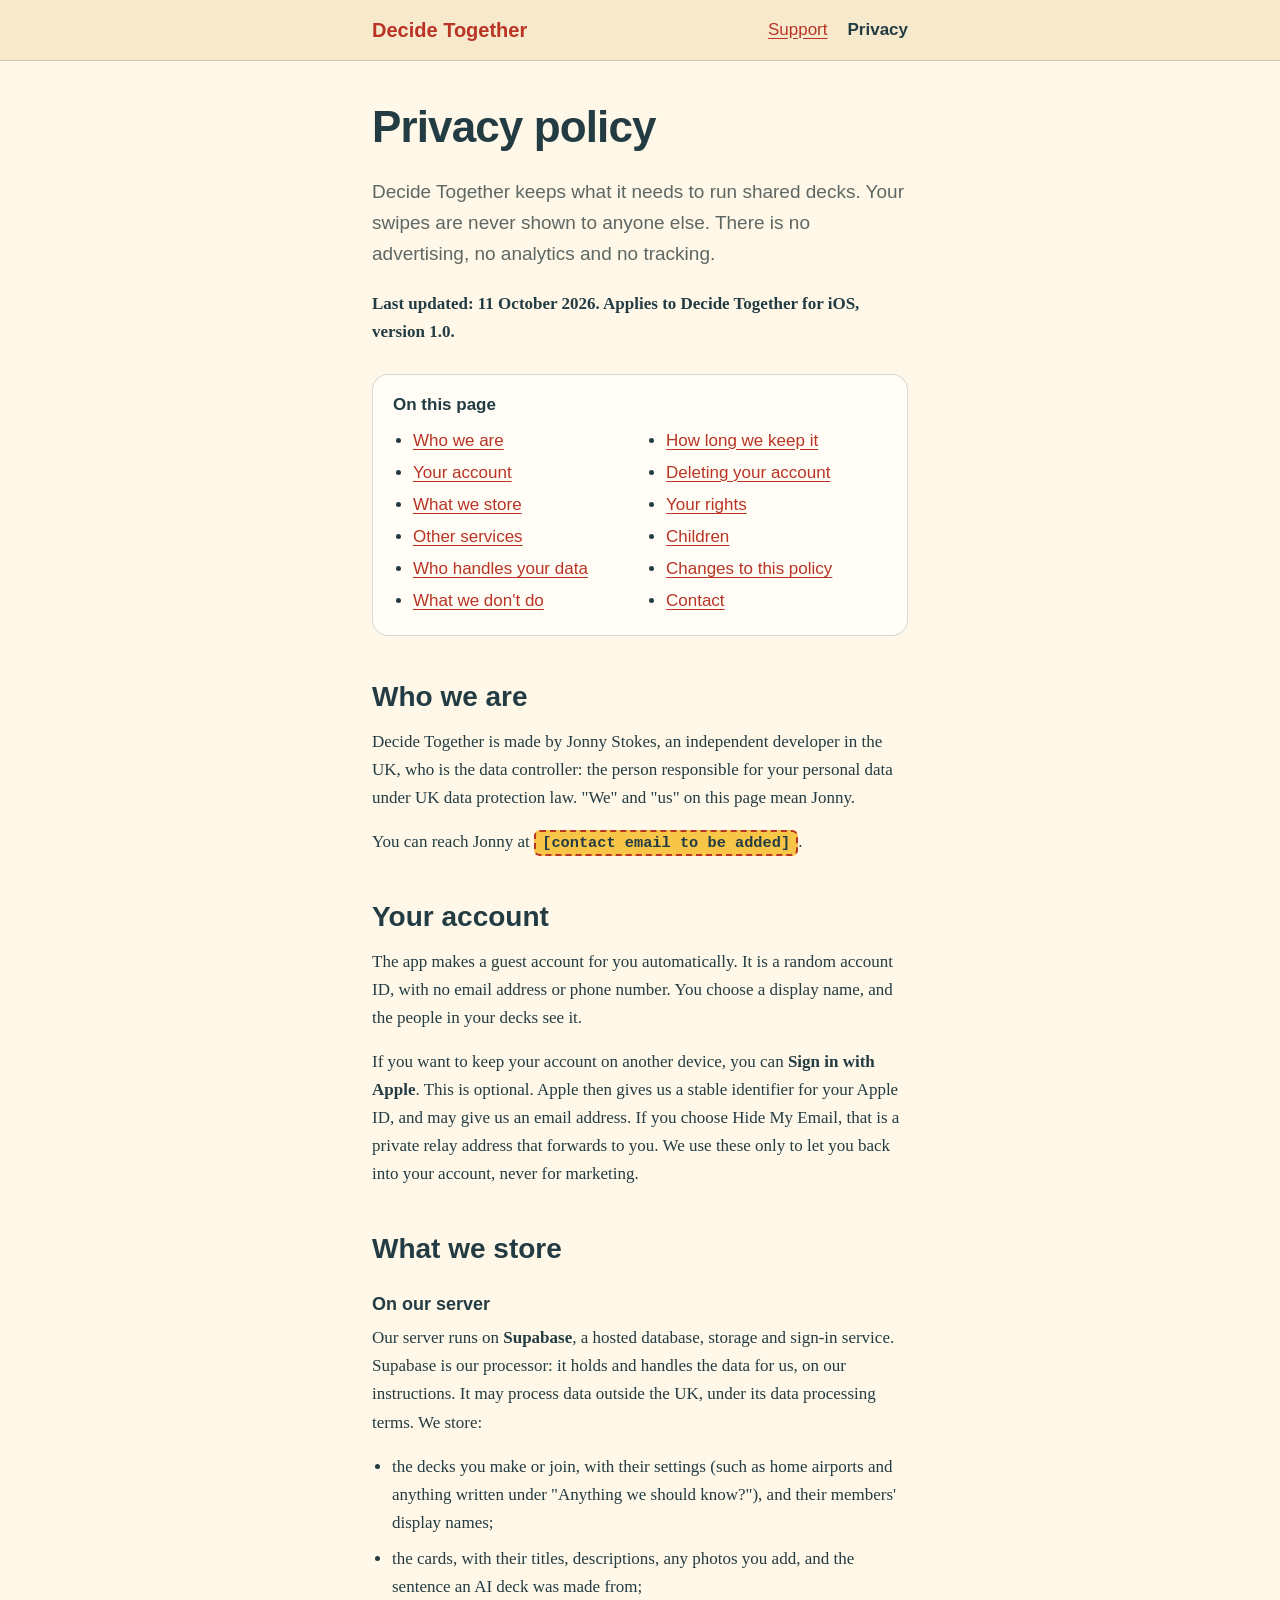
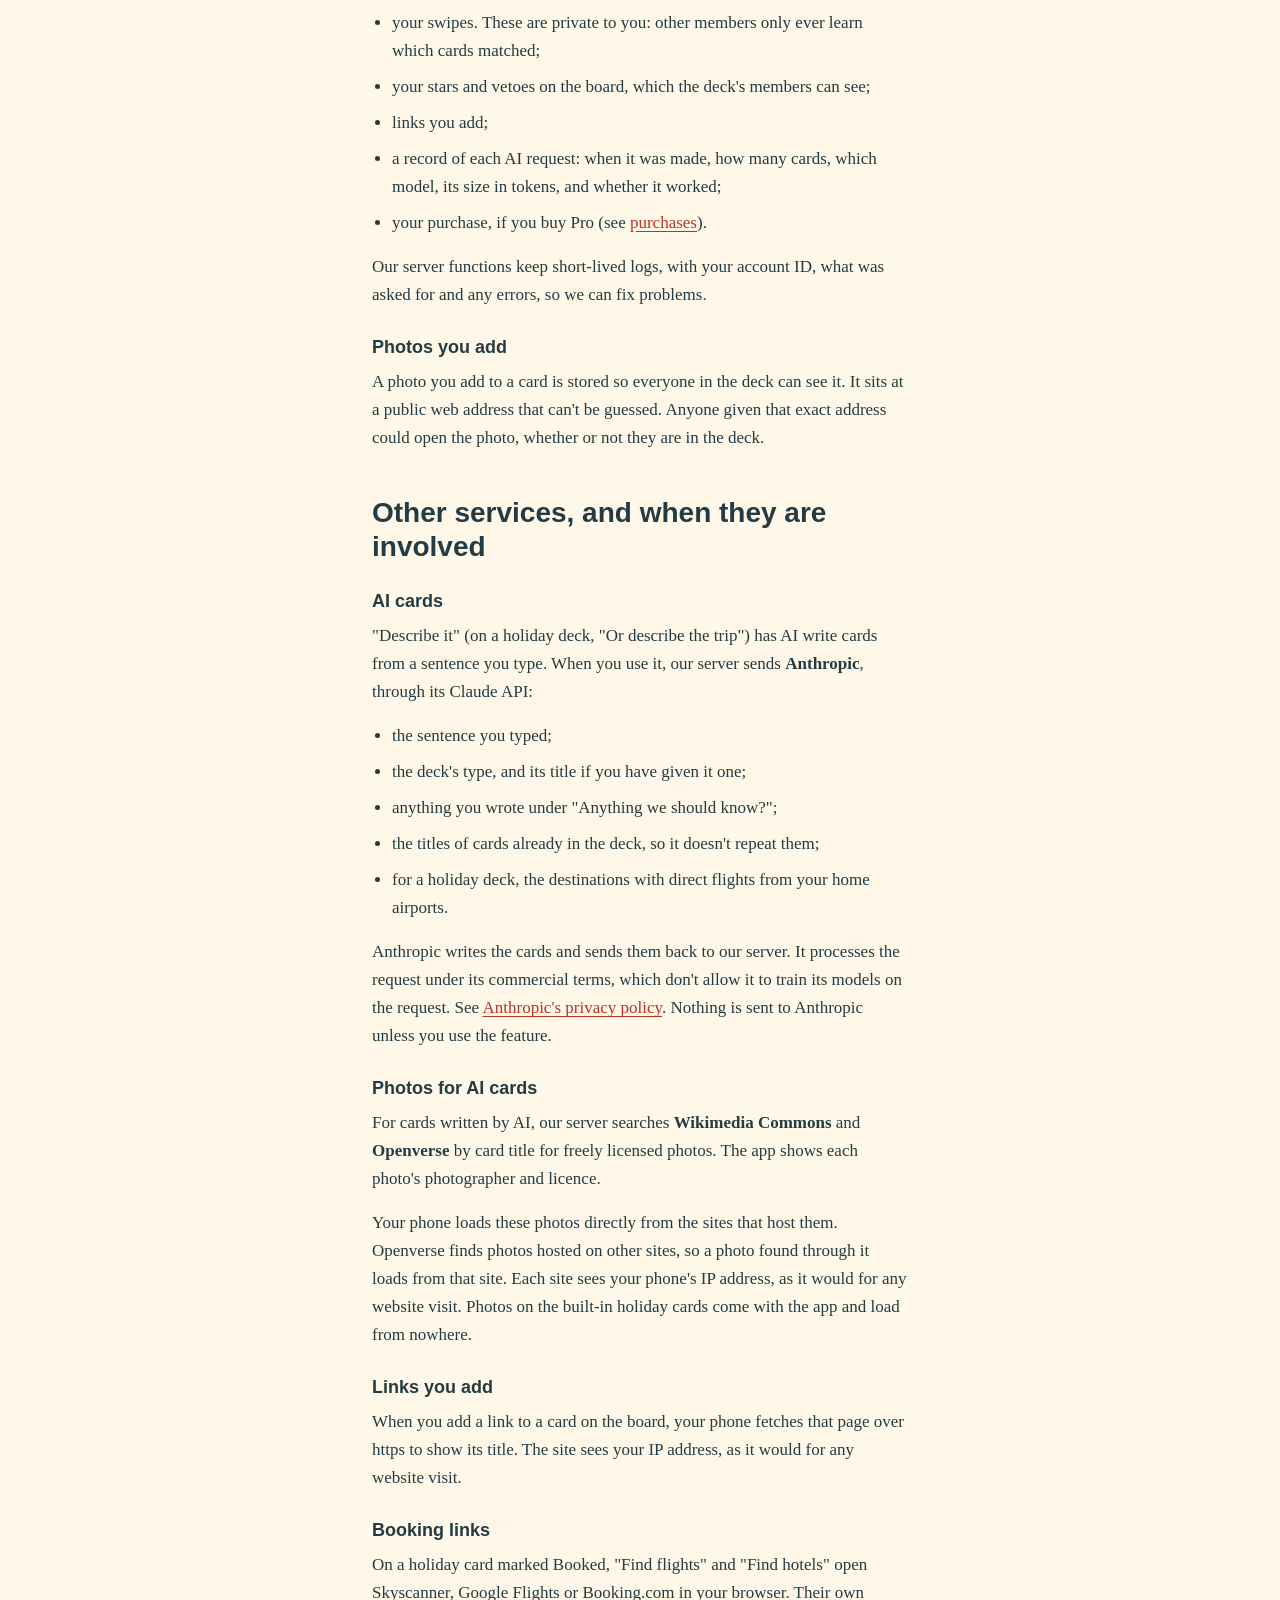
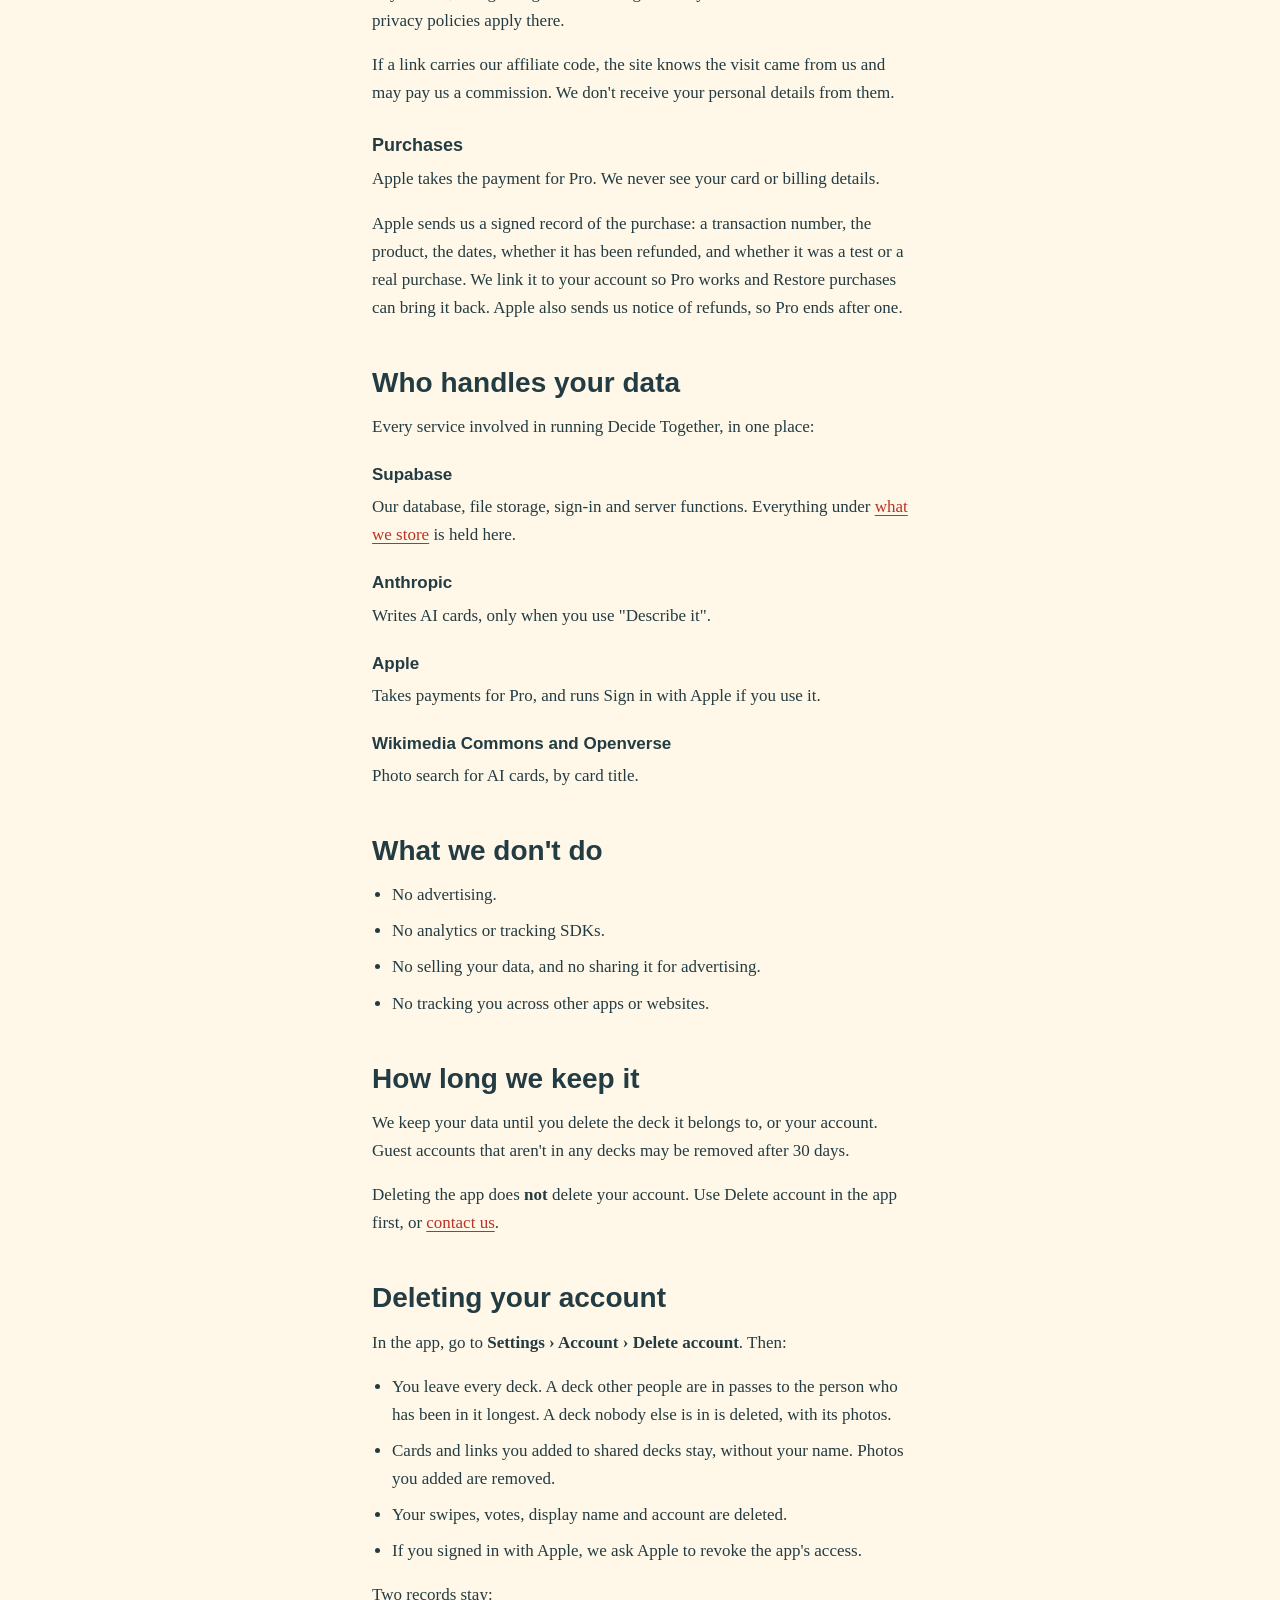
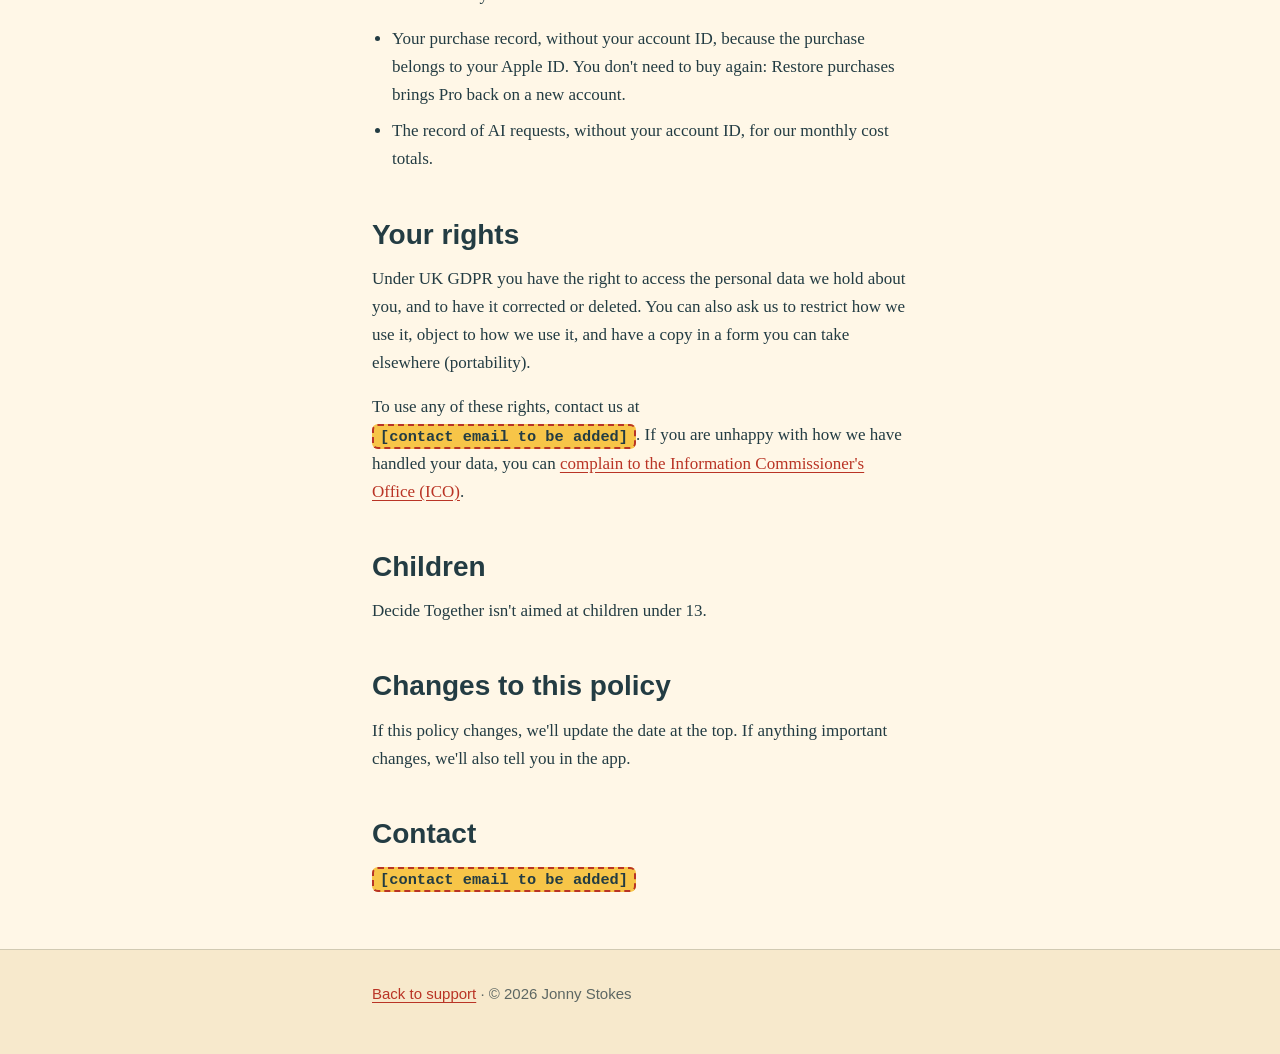
==== privacy.html @ 63a2d0b1 "Add the support and privacy site, and clear the account ID from a deleted user's purchase site/ hold" ====
<!doctype html>
<html lang="en-GB">
<head>
<meta charset="utf-8">
<meta name="viewport" content="width=device-width, initial-scale=1">
<meta name="color-scheme" content="light dark">
<title>Decide Together privacy policy</title>
<meta name="description" content="What Decide Together stores, who else handles it, how long it is kept and how to delete it. No advertising, no analytics, no tracking, and your swipes are never shown to anyone else.">
<link rel="stylesheet" href="style.css">
</head>
<body>
<a class="skip" href="#main">Skip to content</a>

<header class="masthead">
  <div class="wrap">
    <a class="wordmark" href="index.html">Decide Together</a>
    <nav aria-label="Primary">
      <ul>
        <li><a href="index.html">Support</a></li>
        <li><a href="privacy.html" aria-current="page">Privacy</a></li>
      </ul>
    </nav>
  </div>
</header>

<main id="main" class="wrap">

  <h1>Privacy policy</h1>
  <p class="lede">
    Decide Together keeps what it needs to run shared decks. Your swipes are
    never shown to anyone else. There is no advertising, no analytics and no
    tracking.
  </p>
  <p class="updated">Last updated: 11 October 2026. Applies to Decide Together for iOS, version 1.0.</p>

  <nav class="toc" aria-label="On this page">
    <p class="toc-title">On this page</p>
    <ul>
      <li><a href="#who">Who we are</a></li>
      <li><a href="#account">Your account</a></li>
      <li><a href="#stored">What we store</a></li>
      <li><a href="#other-services">Other services</a></li>
      <li><a href="#services">Who handles your data</a></li>
      <li><a href="#not">What we don't do</a></li>
      <li><a href="#retention">How long we keep it</a></li>
      <li><a href="#delete">Deleting your account</a></li>
      <li><a href="#rights">Your rights</a></li>
      <li><a href="#children">Children</a></li>
      <li><a href="#changes">Changes to this policy</a></li>
      <li><a href="#contact">Contact</a></li>
    </ul>
  </nav>

  <h2 id="who">Who we are</h2>
  <p>
    Decide Together is made by Jonny Stokes, an independent developer in the
    UK, who is the data controller: the person responsible for your personal
    data under UK data protection law. "We" and "us" on this page mean Jonny.
  </p>
  <p>
    You can reach Jonny at
    <!-- TODO: real contact email before public release -->
    <span class="placeholder">[contact email to be added]</span>.
  </p>

  <h2 id="account">Your account</h2>
  <p>
    The app makes a guest account for you automatically. It is a random
    account ID, with no email address or phone number. You choose a display
    name, and the people in your decks see it.
  </p>
  <p>
    If you want to keep your account on another device, you can
    <strong>Sign in with Apple</strong>. This is optional. Apple then gives us
    a stable identifier for your Apple ID, and may give us an email address.
    If you choose Hide My Email, that is a private relay address that forwards
    to you. We use these only to let you back into your account, never for
    marketing.
  </p>

  <h2 id="stored">What we store</h2>

  <h3 id="server">On our server</h3>
  <p>
    Our server runs on <strong>Supabase</strong>, a hosted database, storage
    and sign-in service. Supabase is our processor: it holds and handles the
    data for us, on our instructions. It may process data outside the UK,
    under its data processing terms. We store:
  </p>
  <ul>
    <li>
      the decks you make or join, with their settings (such as home airports
      and anything written under "Anything we should know?"), and their
      members' display names;
    </li>
    <li>
      the cards, with their titles, descriptions, any photos you add, and the
      sentence an AI deck was made from;
    </li>
    <li>
      your swipes. These are private to you: other members only ever learn
      which cards matched;
    </li>
    <li>your stars and vetoes on the board, which the deck's members can see;</li>
    <li>links you add;</li>
    <li>
      a record of each AI request: when it was made, how many cards, which
      model, its size in tokens, and whether it worked;
    </li>
    <li>your purchase, if you buy Pro (see <a href="#purchases">purchases</a>).</li>
  </ul>
  <p>
    Our server functions keep short-lived logs, with your account ID, what was
    asked for and any errors, so we can fix problems.
  </p>

  <h3 id="photos">Photos you add</h3>
  <p>
    A photo you add to a card is stored so everyone in the deck can see it. It
    sits at a public web address that can't be guessed. Anyone given that
    exact address could open the photo, whether or not they are in the deck.
  </p>

  <h2 id="other-services">Other services, and when they are involved</h2>

  <h3 id="ai">AI cards</h3>
  <p>
    "Describe it" (on a holiday deck, "Or describe the trip") has AI write
    cards from a sentence you type. When you use it, our server sends
    <strong>Anthropic</strong>, through its Claude API:
  </p>
  <ul>
    <li>the sentence you typed;</li>
    <li>the deck's type, and its title if you have given it one;</li>
    <li>anything you wrote under "Anything we should know?";</li>
    <li>the titles of cards already in the deck, so it doesn't repeat them;</li>
    <li>for a holiday deck, the destinations with direct flights from your home airports.</li>
  </ul>
  <p>
    Anthropic writes the cards and sends them back to our server. It processes
    the request under its commercial terms, which don't allow it to train its
    models on the request. See
    <a href="https://www.anthropic.com/legal/privacy">Anthropic's privacy policy</a>.
    Nothing is sent to Anthropic unless you use the feature.
  </p>

  <h3 id="photo-search">Photos for AI cards</h3>
  <p>
    For cards written by AI, our server searches
    <strong>Wikimedia Commons</strong> and <strong>Openverse</strong> by card
    title for freely licensed photos. The app shows each photo's photographer
    and licence.
  </p>
  <p>
    Your phone loads these photos directly from the sites that host them.
    Openverse finds photos hosted on other sites, so a photo found through it
    loads from that site. Each site sees your phone's IP address, as it would
    for any website visit. Photos on the built-in holiday cards come with the
    app and load from nowhere.
  </p>

  <h3 id="links">Links you add</h3>
  <p>
    When you add a link to a card on the board, your phone fetches that page
    over https to show its title. The site sees your IP address, as it would
    for any website visit.
  </p>

  <h3 id="booking">Booking links</h3>
  <p>
    On a holiday card marked Booked, "Find flights" and "Find hotels" open
    Skyscanner, Google Flights or Booking.com in your browser. Their own
    privacy policies apply there.
  </p>
  <p>
    If a link carries our affiliate code, the site knows the visit came from
    us and may pay us a commission. We don't receive your personal details from
    them.
  </p>

  <h3 id="purchases">Purchases</h3>
  <p>
    Apple takes the payment for Pro. We never see your card or billing details.
  </p>
  <p>
    Apple sends us a signed record of the purchase: a transaction number, the
    product, the dates, whether it has been refunded, and whether it was a test
    or a real purchase. We link it to your account so Pro works and Restore
    purchases can bring it back. Apple also sends us notice of refunds, so Pro
    ends after one.
  </p>

  <h2 id="services">Who handles your data</h2>
  <p>Every service involved in running Decide Together, in one place:</p>
  <dl>
    <dt>Supabase</dt>
    <dd>
      Our database, file storage, sign-in and server functions. Everything
      under <a href="#stored">what we store</a> is held here.
    </dd>

    <dt>Anthropic</dt>
    <dd>Writes AI cards, only when you use "Describe it".</dd>

    <dt>Apple</dt>
    <dd>Takes payments for Pro, and runs Sign in with Apple if you use it.</dd>

    <dt>Wikimedia Commons and Openverse</dt>
    <dd>Photo search for AI cards, by card title.</dd>
  </dl>

  <h2 id="not">What we don't do</h2>
  <ul>
    <li>No advertising.</li>
    <li>No analytics or tracking SDKs.</li>
    <li>No selling your data, and no sharing it for advertising.</li>
    <li>No tracking you across other apps or websites.</li>
  </ul>

  <h2 id="retention">How long we keep it</h2>
  <p>
    We keep your data until you delete the deck it belongs to, or your
    account. Guest accounts that aren't in any decks may be removed after 30
    days.
  </p>
  <p>
    Deleting the app does <strong>not</strong> delete your account. Use
    Delete account in the app first, or <a href="#contact">contact us</a>.
  </p>

  <h2 id="delete">Deleting your account</h2>
  <p>In the app, go to <strong>Settings › Account › Delete account</strong>. Then:</p>
  <ul>
    <li>
      You leave every deck. A deck other people are in passes to the person
      who has been in it longest. A deck nobody else is in is deleted, with its
      photos.
    </li>
    <li>
      Cards and links you added to shared decks stay, without your name. Photos
      you added are removed.
    </li>
    <li>Your swipes, votes, display name and account are deleted.</li>
    <li>If you signed in with Apple, we ask Apple to revoke the app's access.</li>
  </ul>
  <p>Two records stay:</p>
  <ul>
    <li>
      Your purchase record, without your account ID, because the purchase
      belongs to your Apple ID. You don't need to buy again: Restore purchases
      brings Pro back on a new account.
    </li>
    <li>
      The record of AI requests, without your account ID, for our monthly cost
      totals.
    </li>
  </ul>

  <h2 id="rights">Your rights</h2>
  <p>
    Under UK GDPR you have the right to access the personal data we hold about
    you, and to have it corrected or deleted. You can also ask us to restrict
    how we use it, object to how we use it, and have a copy in a form you can
    take elsewhere (portability).
  </p>
  <p>
    To use any of these rights, contact us at
    <!-- TODO: real contact email before public release -->
    <span class="placeholder">[contact email to be added]</span>.
    If you are unhappy with how we have handled your data, you can
    <a href="https://ico.org.uk/make-a-complaint/">complain to the Information Commissioner's Office (ICO)</a>.
  </p>

  <h2 id="children">Children</h2>
  <p>Decide Together isn't aimed at children under 13.</p>

  <h2 id="changes">Changes to this policy</h2>
  <p>
    If this policy changes, we'll update the date at the top. If anything
    important changes, we'll also tell you in the app.
  </p>

  <h2 id="contact">Contact</h2>
  <p>
    <!-- TODO: real contact email before public release -->
    <span class="placeholder">[contact email to be added]</span>
  </p>

</main>

<footer>
  <div class="wrap">
    <p><a href="index.html">Back to support</a> &middot; &copy; 2026 Jonny Stokes</p>
  </div>
</footer>

</body>
</html>
---- style.css ----
/* Decide Together support site.
   Vanilla CSS, mobile first, no build step, no framework, no web fonts.

   Colours come from the app's Theme.swift (paper, paperDeep, card, ink,
   muted, coral, coralDeep, lagoon, sun), so the site and the app look like
   the same thing. Two are changed for text, in light mode only:

   - Links, the wordmark and the focus ring use coralDeep darkened from
     #d95243 to #b93425: the same hue, 12 points less lightness. #d95243 is
     3.76:1 on paper and 3.34:1 on paperDeep, which fails AA.
   - Secondary text uses the app's muted grey darkened from #6c7773 to
     #5d6763. #6c7773 is 4.36:1 on paper and 3.86:1 on paperDeep.

   WCAG 2 contrast ratios, on paper (page), card (boxes) and paperDeep
   (masthead and footer):

     Light                    paper    card    deep
     ink        #233c43       10.96   11.46    9.72
     secondary  #5d6763        5.50    5.75    4.88
     accent     #b93425        5.50    5.76    4.88

     Dark                     paper    card    deep
     ink        #f9edcf       12.36   10.38   13.77
     secondary  #bdc4b8        8.05    6.76    8.97
     accent     #ff9a86        7.00    5.88    7.80

   The contact placeholder is ink #233c43 on sun #f7c548 in both schemes:
   7.25:1. The skip link is ink on card. The focus ring is the accent, so it
   is at least 4.88:1 against anything it can sit on, above the 3:1 needed
   for non-text. Coral, lagoon and sun are 1.5 to 2.9:1 on paper in light
   mode, so they only ever appear as decorative borders, never as text.
   Every text pair is at or above 4.5:1, in both schemes. */

:root {
  color-scheme: light dark;
  --bg: #fff7e7;
  --bg-deep: #f7e9cc;
  --surface: #fffdf5;
  --ink: #233c43;
  --secondary: #5d6763;
  --accent: #b93425;
  --coral: #f9785e;
  --lagoon: #27a8a2;
  --sun: #f7c548;
  --night-ink: #233c43;
  /* Hairlines are ink at low opacity, as the app draws its outlines. */
  --border: rgba(35, 60, 67, 0.18);
  --radius: 16px;
  --measure: 36rem;
  --ui: -apple-system, BlinkMacSystemFont, "Segoe UI", Roboto, sans-serif;
}

@media (prefers-color-scheme: dark) {
  :root {
    --bg: #182d32;
    --bg-deep: #122429;
    --surface: #203a3f;
    --ink: #f9edcf;
    --secondary: #bdc4b8;
    --accent: #ff9a86;
    --coral: #ff8169;
    --lagoon: #5dccbf;
    --border: rgba(249, 237, 207, 0.16);
  }
}

*, *::before, *::after { box-sizing: border-box; }

html { -webkit-text-size-adjust: 100%; text-size-adjust: 100%; }

body {
  margin: 0;
  background: var(--bg);
  color: var(--ink);
  font: 400 1.0625rem/1.65 ui-serif, Georgia, "Times New Roman", serif;
}

/* Headings and controls in the system UI face; body copy in a serif. */
h1, h2, h3, .lede, nav, footer, table, .toc-title {
  font-family: var(--ui);
}

h1, h2, h3 { line-height: 1.2; margin: 0 0 0.5em; }
h1 { font-size: clamp(2rem, 8vw, 2.75rem); letter-spacing: -0.02em; }
h2 { font-size: clamp(1.4rem, 5vw, 1.75rem); margin-top: 2.75rem; }
h3 { font-size: 1.125rem; margin-top: 1.75rem; }
p { margin: 0 0 1rem; }
ul { margin: 0 0 1rem; padding-left: 1.25rem; }
li { margin-bottom: 0.5rem; }

a { color: var(--accent); text-underline-offset: 0.2em; }
a:hover { text-decoration-thickness: 2px; }

/* A visible focus ring everywhere, and never removed. */
:focus-visible {
  outline: 3px solid var(--accent);
  outline-offset: 3px;
  border-radius: 4px;
}

.skip {
  position: absolute;
  left: -9999px;
  top: 0;
  background: var(--surface);
  color: var(--ink);
  padding: 0.75rem 1rem;
  z-index: 10;
}
.skip:focus { left: 0.5rem; top: 0.5rem; }

.wrap {
  max-width: var(--measure);
  margin: 0 auto;
  padding: 0 1.25rem;
}

/* padding-block, not padding: the shorthand would wipe out .wrap's side
   padding and push the text against the edge of a phone screen. */
main.wrap { padding-block-start: 2.5rem; }

/* Header */

.masthead {
  background: var(--bg-deep);
  border-bottom: 1px solid var(--border);
  padding: 0.5rem 0;
}

.masthead .wrap {
  display: flex;
  flex-wrap: wrap;
  gap: 0 1.5rem;
  align-items: center;
  justify-content: space-between;
}

.wordmark {
  display: inline-flex;
  align-items: center;
  min-height: 44px;
  font: 700 1.25rem/1 var(--ui);
  color: var(--accent);
  text-decoration: none;
}

/* Scoped to the masthead, so the contents list on each page stays a list. */
.masthead ul { display: flex; gap: 1.25rem; list-style: none; margin: 0; padding: 0; }
.masthead li { margin: 0; }
.masthead nav a { display: inline-flex; align-items: center; min-height: 44px; }
.masthead nav a[aria-current="page"] {
  color: var(--ink);
  font-weight: 600;
  text-decoration: none;
}

/* Intro */

.lede {
  font-size: 1.1875rem;
  color: var(--secondary);
  margin-bottom: 1.25rem;
}

.updated { font-weight: 600; }

/* Contents list */

.toc {
  background: var(--surface);
  border: 1px solid var(--border);
  border-radius: var(--radius);
  padding: 1rem 1.25rem;
  margin: 1.75rem 0 0;
}
.toc-title { font-weight: 600; margin-bottom: 0.5rem; }
.toc ul { margin: 0; }
.toc li { margin-bottom: 0.25rem; break-inside: avoid; }

@media (min-width: 34rem) {
  .toc ul { columns: 2; column-gap: 2rem; }
}

/* Cards */

.card {
  background: var(--surface);
  border: 1px solid var(--border);
  border-left: 4px solid var(--coral);
  border-radius: var(--radius);
  padding: 1.25rem;
  margin: 1.25rem 0;
}
.card.calm { border-left-color: var(--lagoon); }
.card h3 { margin-top: 0; }
.card > :last-child { margin-bottom: 0; }

/* Plan table */

table {
  width: 100%;
  border-collapse: collapse;
  margin: 1rem 0 1.25rem;
  font-size: 0.9375rem;
}
caption {
  text-align: left;
  color: var(--secondary);
  padding-bottom: 0.5rem;
}
th, td {
  text-align: left;
  vertical-align: top;
  padding: 0.6rem 0.75rem 0.6rem 0;
  border-bottom: 1px solid var(--border);
}
td { white-space: nowrap; }
thead th { border-bottom: 2px solid var(--coral); }
tbody th { font-weight: 400; }

/* Definition lists, for the services list on the privacy page */

dl { margin: 0 0 1rem; }
dt { font-weight: 600; font-family: var(--ui); margin-top: 1.25rem; }
dd { margin: 0.25rem 0 0; }

/* Footer */

footer {
  margin-top: 3.5rem;
  padding: 2rem 0 3rem;
  background: var(--bg-deep);
  border-top: 1px solid var(--border);
  font-size: 0.9375rem;
  color: var(--secondary);
}
footer p:last-child { margin-bottom: 0; }

/* Text that must be replaced before release. Loud on purpose, in both
   schemes: dark ink on sun yellow, with a dashed accent border. */
.placeholder {
  background: var(--sun);
  color: var(--night-ink);
  border: 2px dashed var(--accent);
  border-radius: 6px;
  padding: 0.1em 0.4em;
  font-family: ui-monospace, SFMono-Regular, Menlo, monospace;
  font-size: 0.9em;
  font-weight: 600;
  white-space: nowrap;
}

@media (prefers-reduced-motion: reduce) {
  * { scroll-behavior: auto !important; transition: none !important; }
}
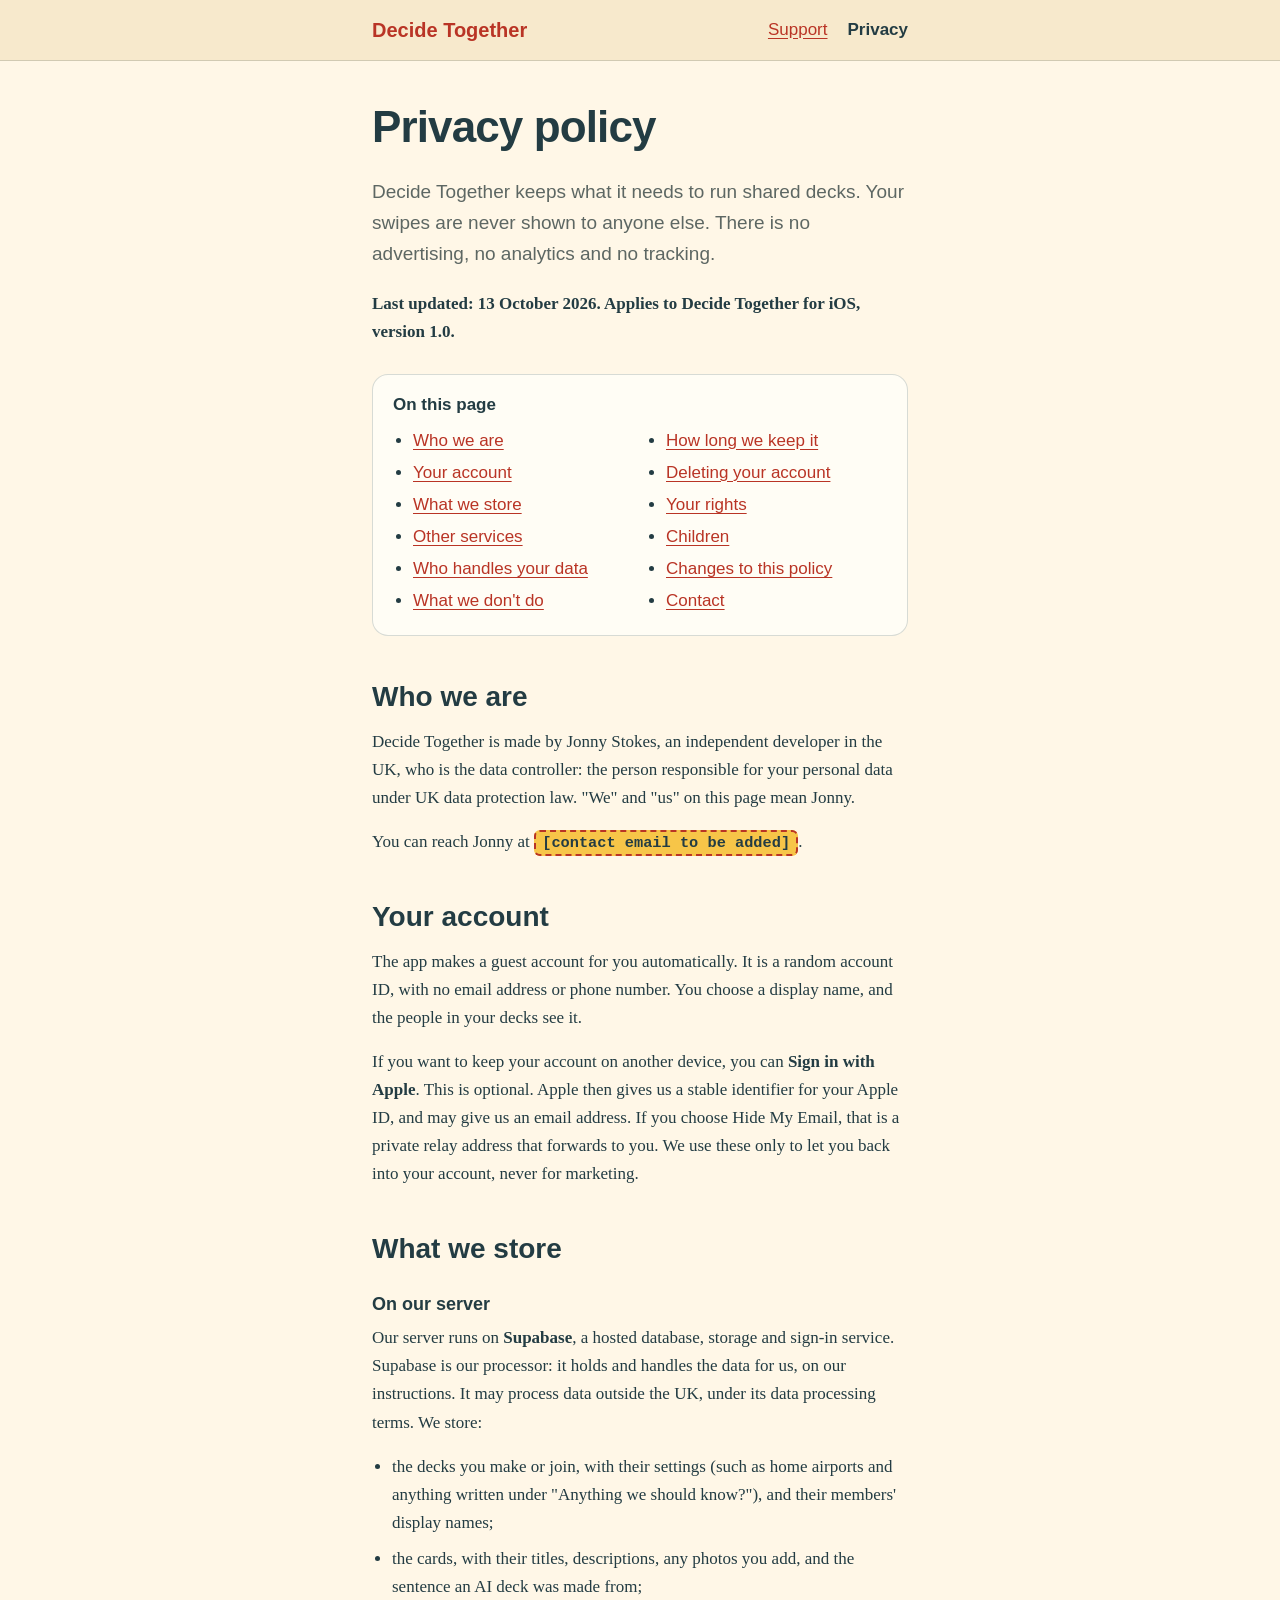
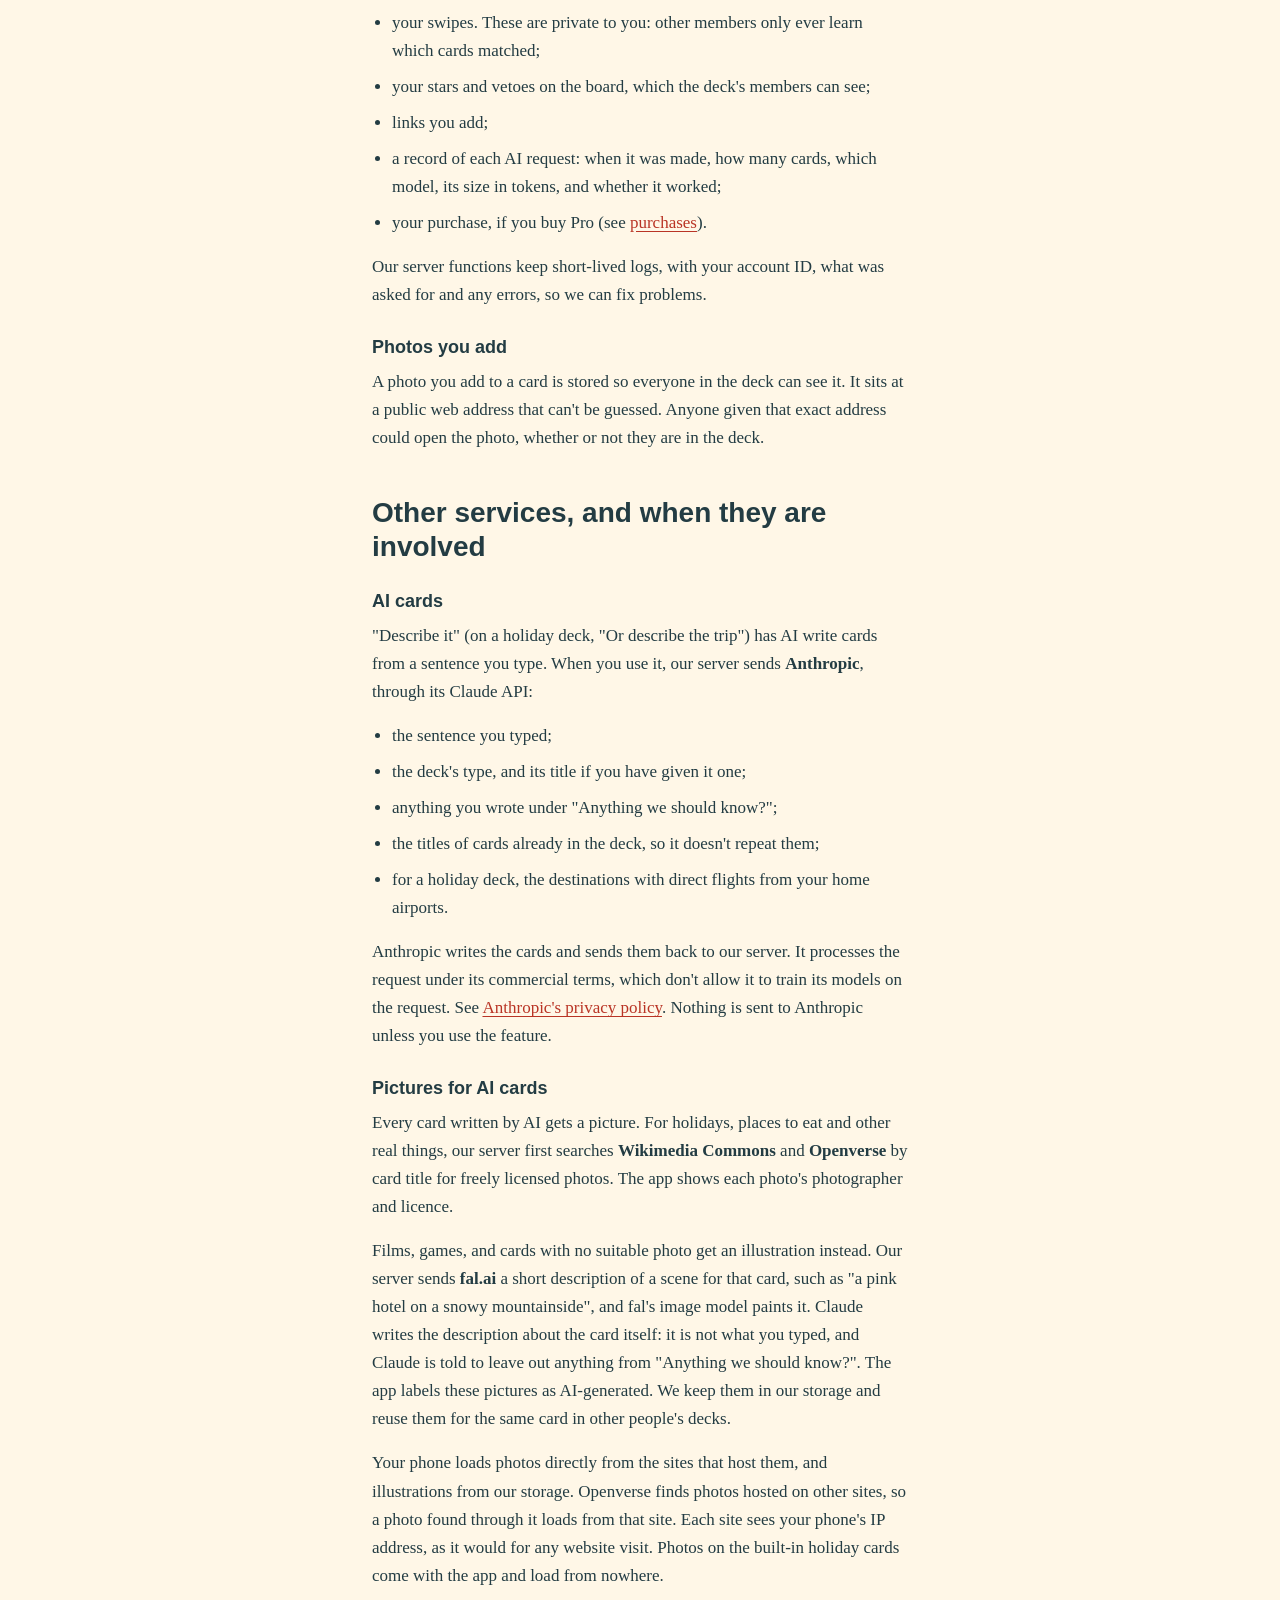
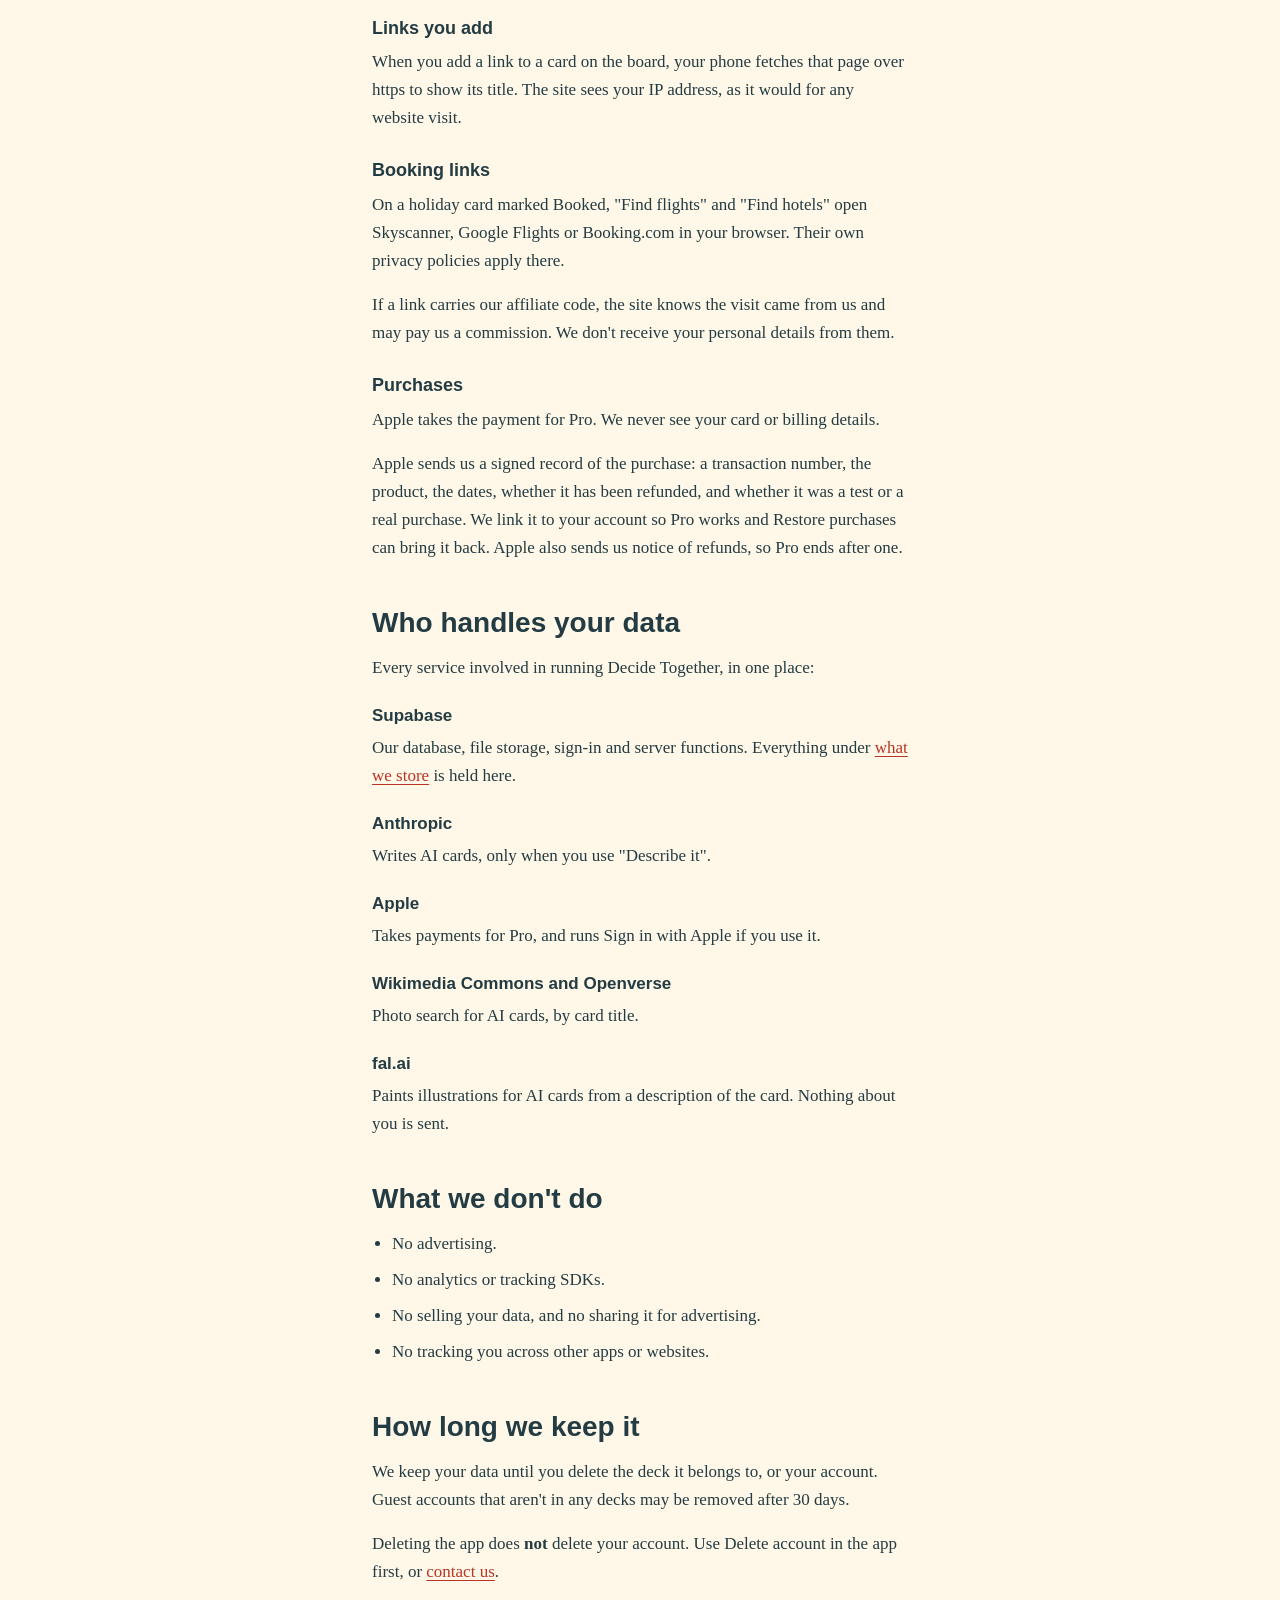
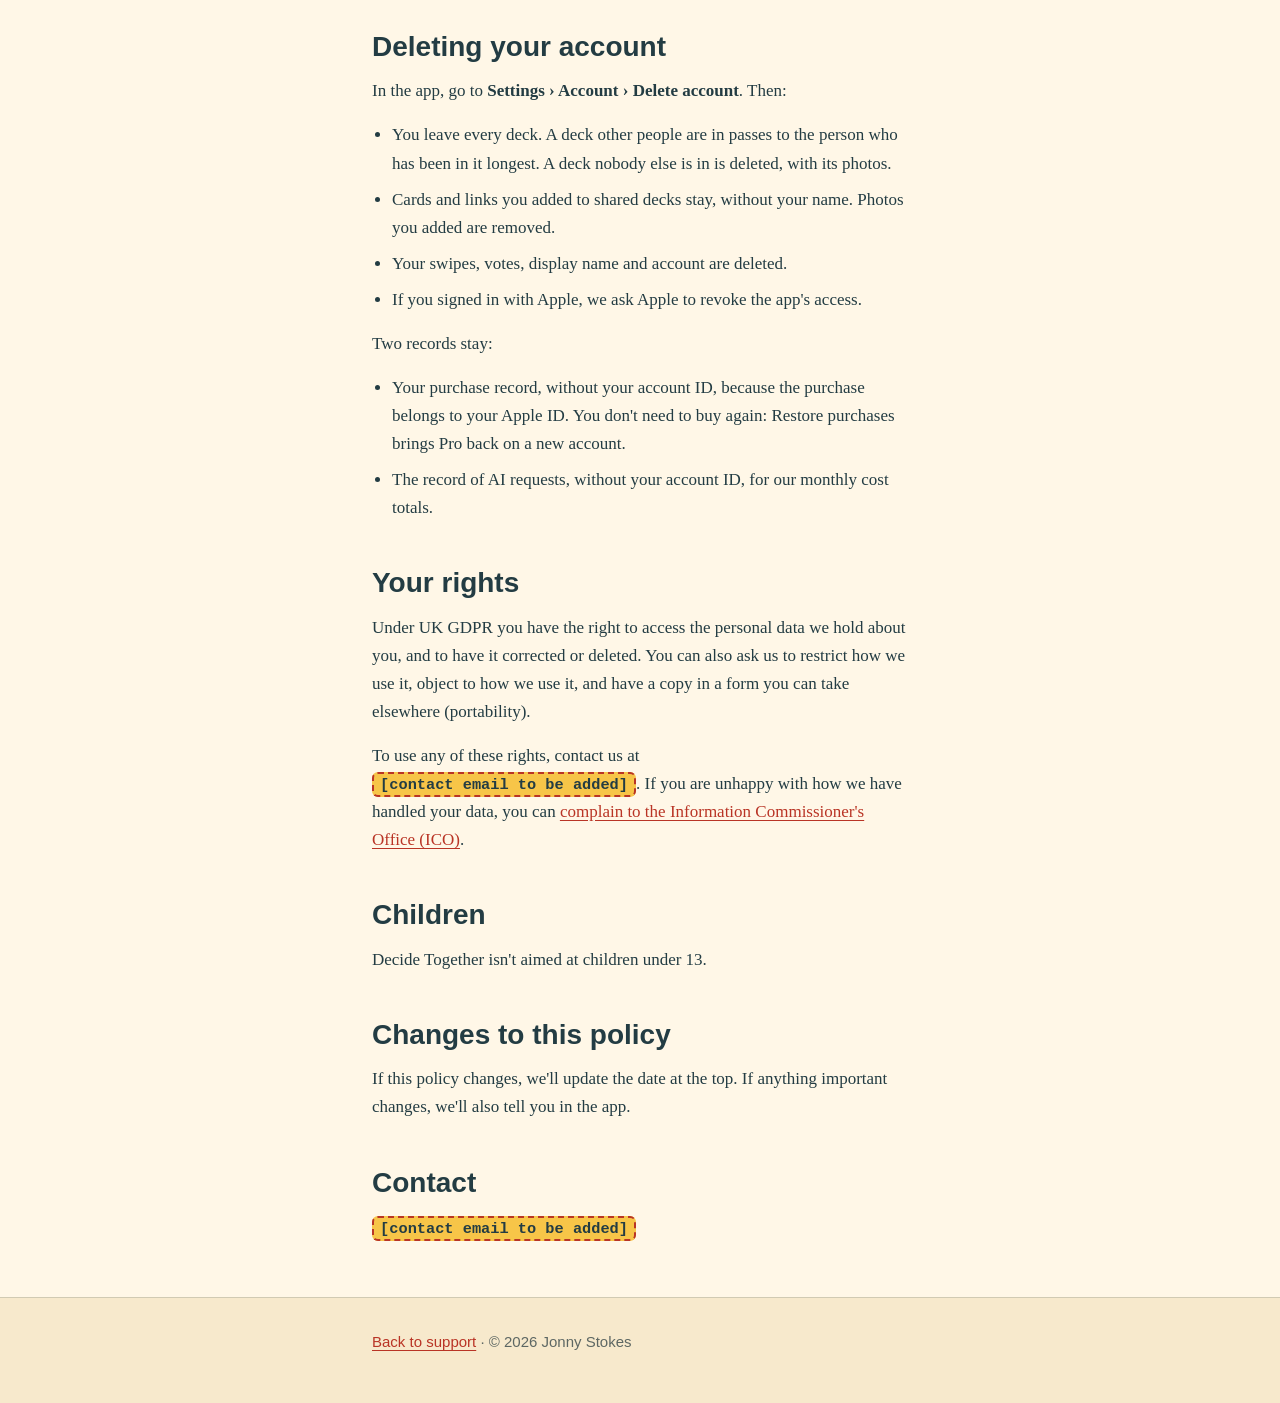
==== commit 87d04374: "Document illustrated cards and name fal.ai in the privacy policy Co-Authored-By: Claude Opus 5.5 <no" ====
--- a/privacy.html
+++ b/privacy.html
@@ -31,7 +31,7 @@
     never shown to anyone else. There is no advertising, no analytics and no
     tracking.
   </p>
-  <p class="updated">Last updated: 11 October 2026. Applies to Decide Together for iOS, version 1.0.</p>
+  <p class="updated">Last updated: 13 October 2026. Applies to Decide Together for iOS, version 1.0.</p>
 
   <nav class="toc" aria-label="On this page">
     <p class="toc-title">On this page</p>
@@ -144,19 +144,30 @@
     Nothing is sent to Anthropic unless you use the feature.
   </p>
 
-  <h3 id="photo-search">Photos for AI cards</h3>
-  <p>
-    For cards written by AI, our server searches
+  <h3 id="photo-search">Pictures for AI cards</h3>
+  <p>
+    Every card written by AI gets a picture. For holidays, places to eat and
+    other real things, our server first searches
     <strong>Wikimedia Commons</strong> and <strong>Openverse</strong> by card
     title for freely licensed photos. The app shows each photo's photographer
     and licence.
   </p>
   <p>
-    Your phone loads these photos directly from the sites that host them.
-    Openverse finds photos hosted on other sites, so a photo found through it
-    loads from that site. Each site sees your phone's IP address, as it would
-    for any website visit. Photos on the built-in holiday cards come with the
-    app and load from nowhere.
+    Films, games, and cards with no suitable photo get an illustration
+    instead. Our server sends <strong>fal.ai</strong> a short description of
+    a scene for that card, such as "a pink hotel on a snowy mountainside",
+    and fal's image model paints it. Claude writes the description about the
+    card itself: it is not what you typed, and Claude is told to leave out
+    anything from "Anything we should know?". The app labels these pictures
+    as AI-generated. We keep them in our storage and reuse them for the same
+    card in other people's decks.
+  </p>
+  <p>
+    Your phone loads photos directly from the sites that host them, and
+    illustrations from our storage. Openverse finds photos hosted on other
+    sites, so a photo found through it loads from that site. Each site sees
+    your phone's IP address, as it would for any website visit. Photos on the
+    built-in holiday cards come with the app and load from nowhere.
   </p>
 
   <h3 id="links">Links you add</h3>
@@ -207,6 +218,9 @@
 
     <dt>Wikimedia Commons and Openverse</dt>
     <dd>Photo search for AI cards, by card title.</dd>
+
+    <dt>fal.ai</dt>
+    <dd>Paints illustrations for AI cards from a description of the card. Nothing about you is sent.</dd>
   </dl>
 
   <h2 id="not">What we don't do</h2>
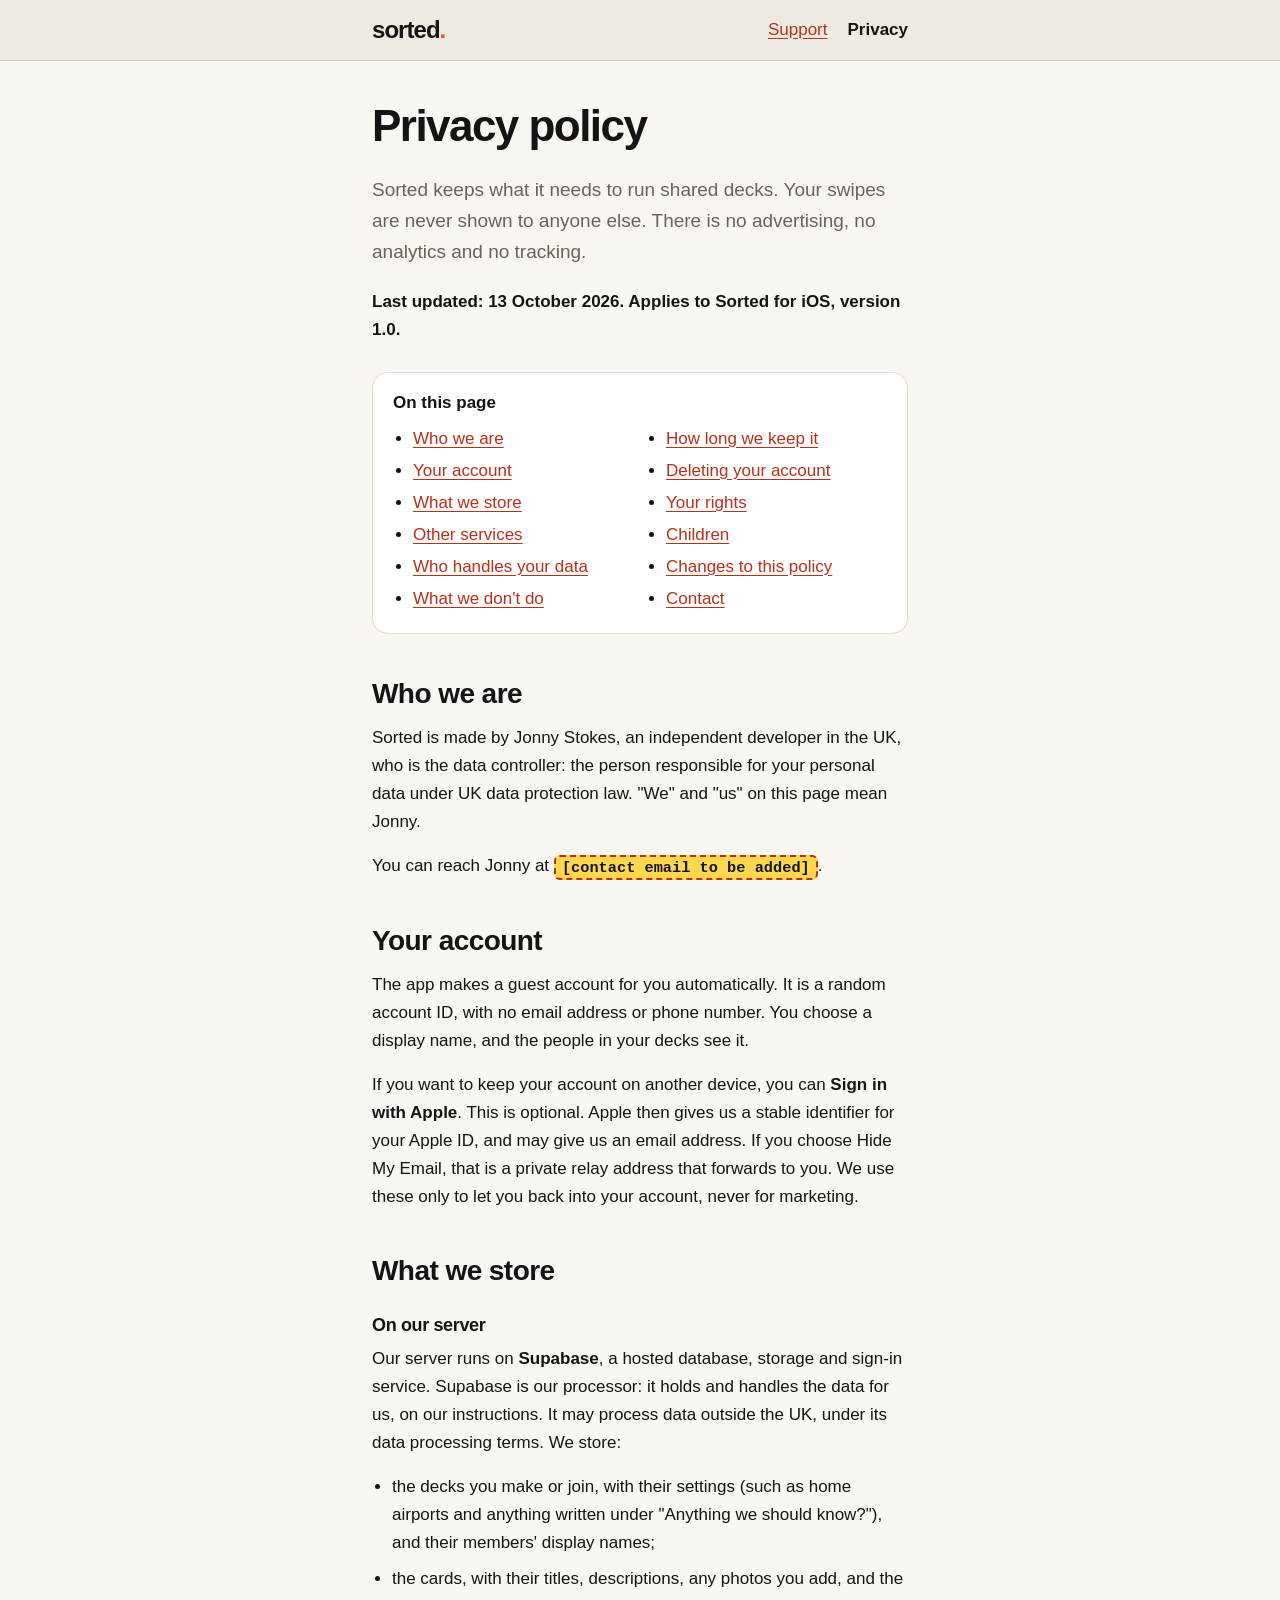
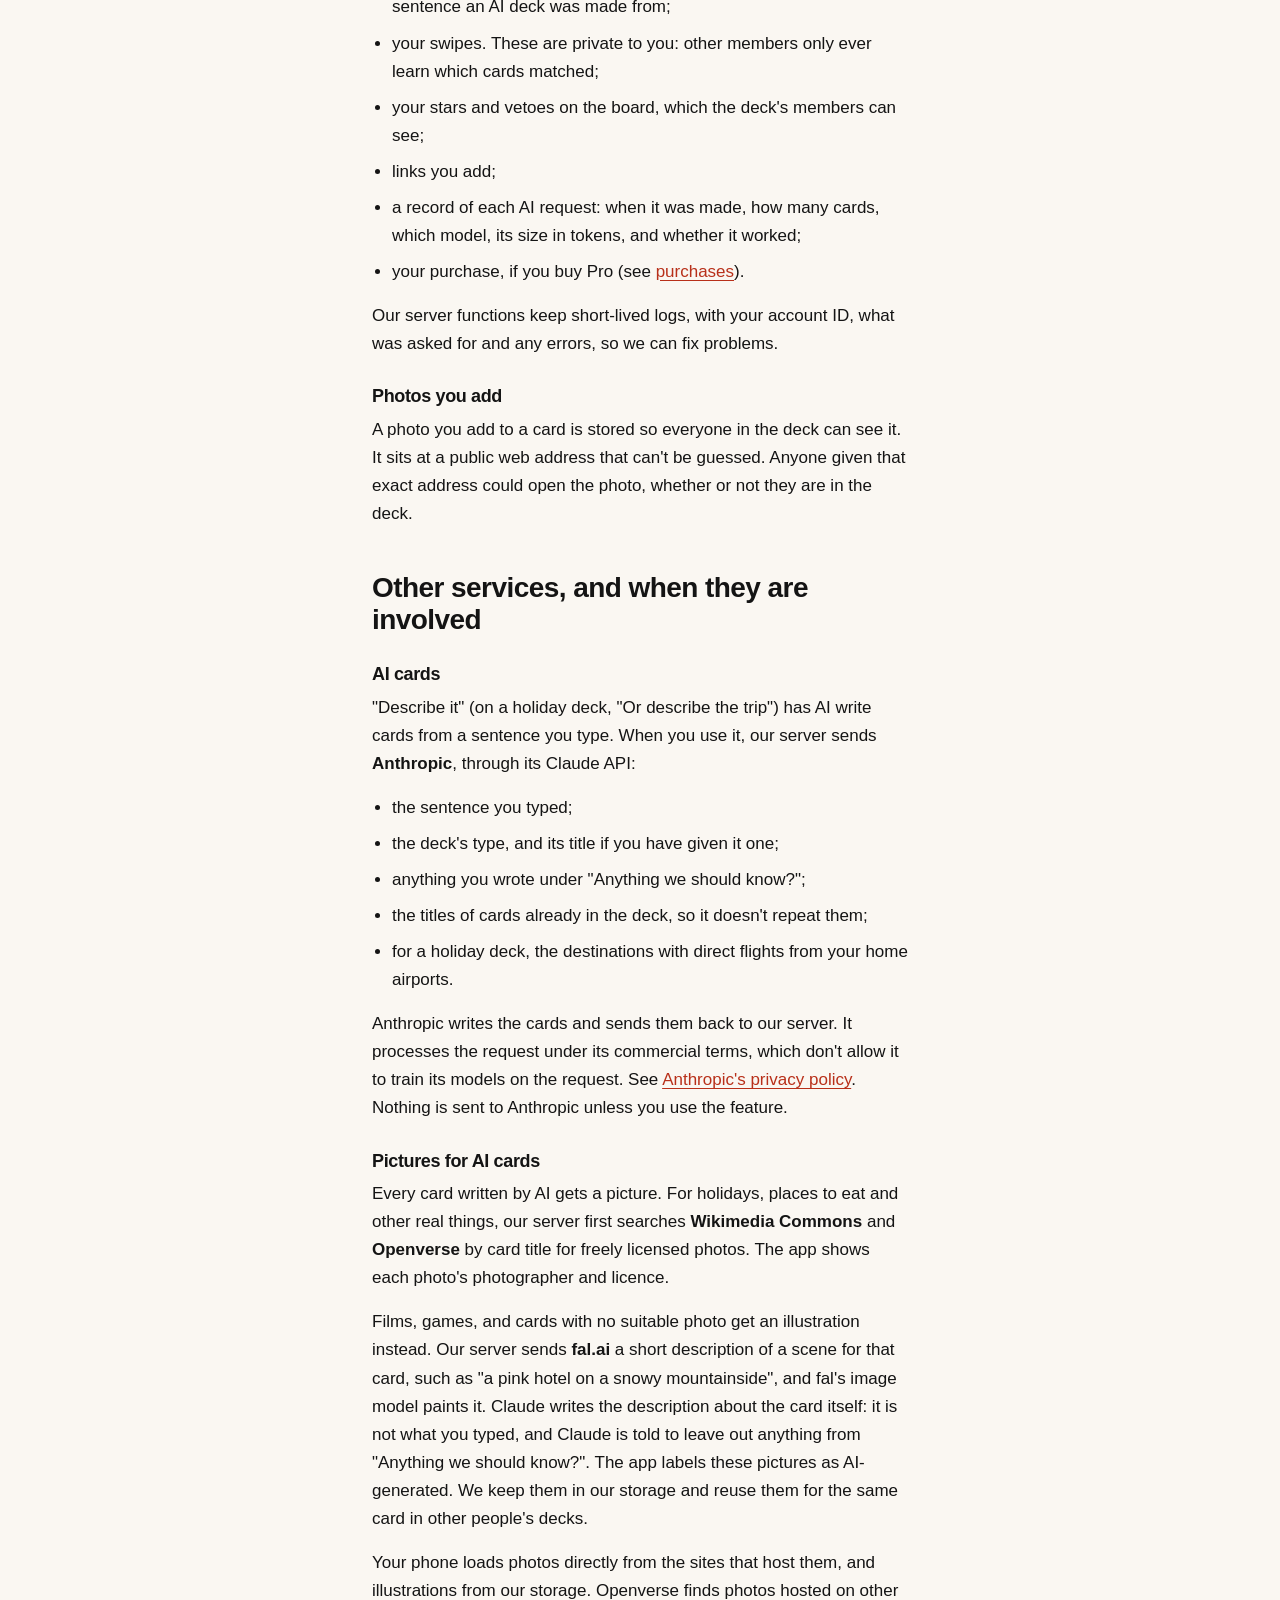
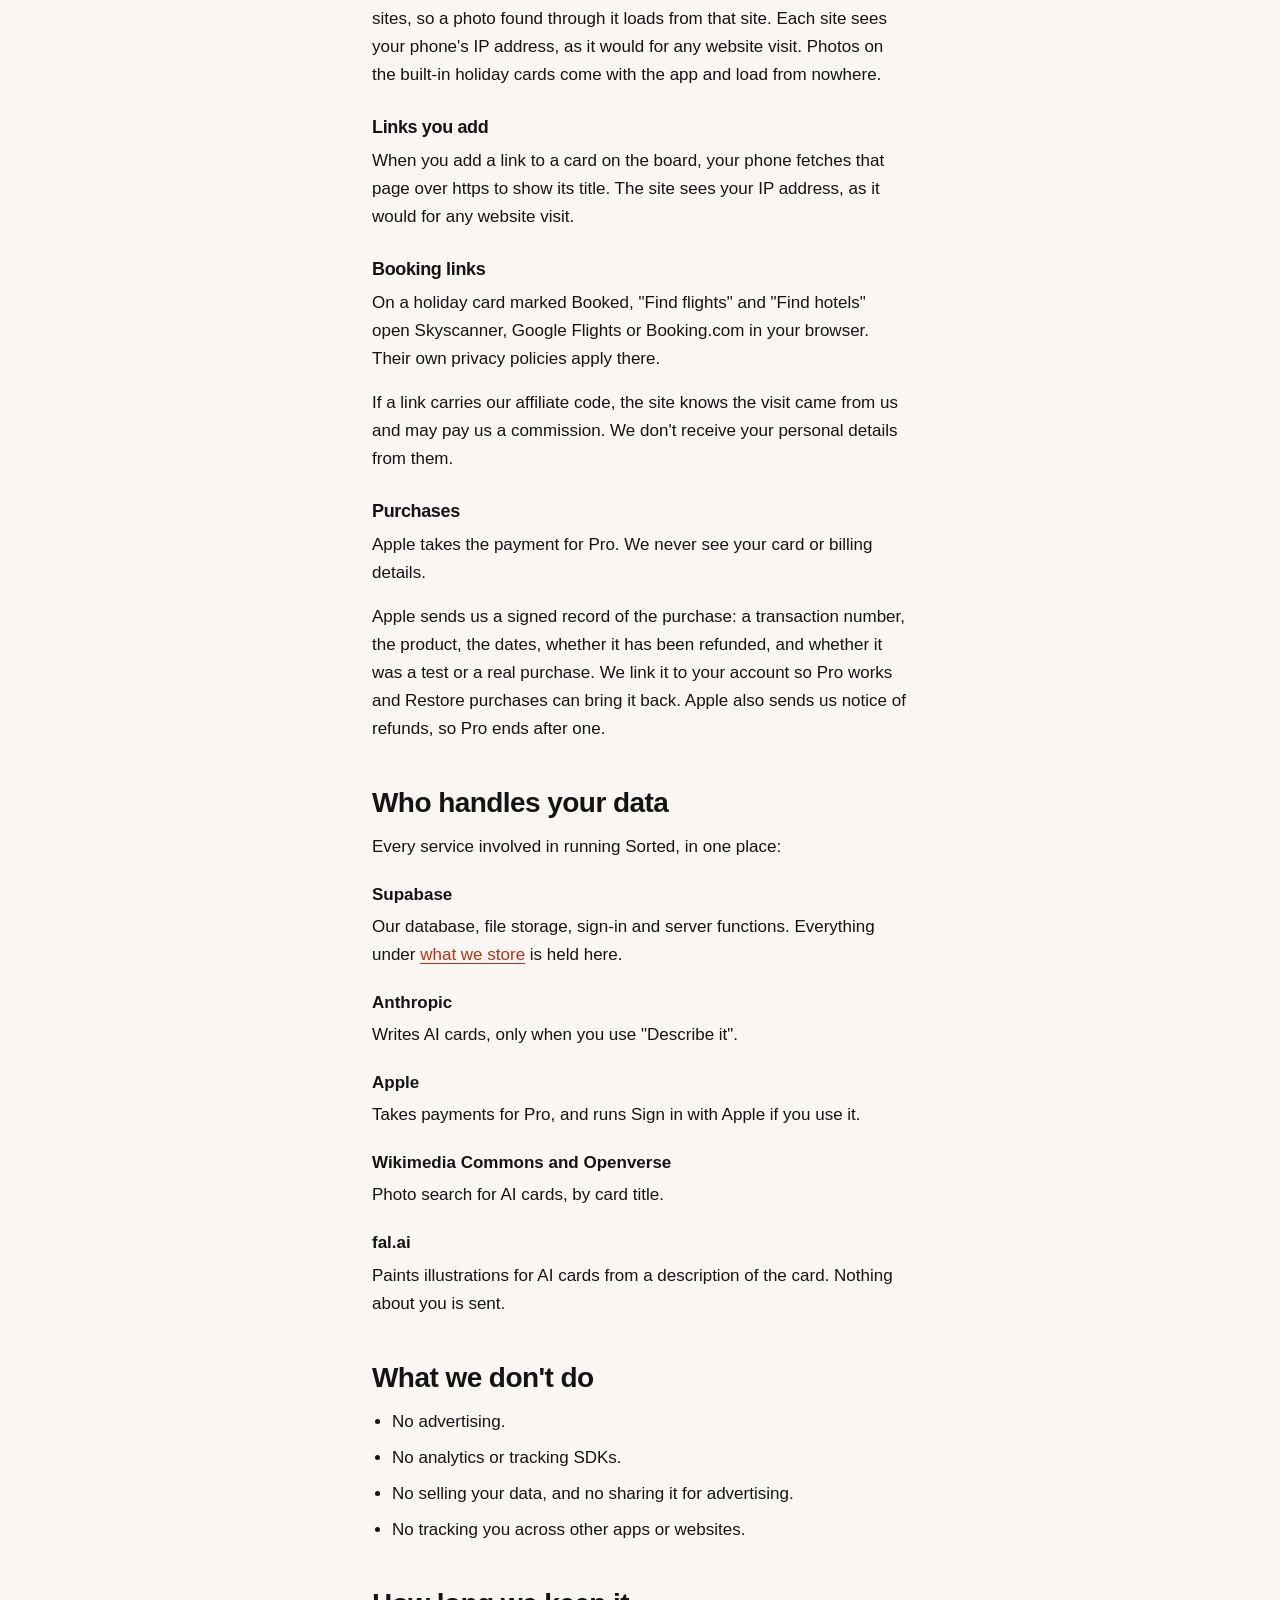
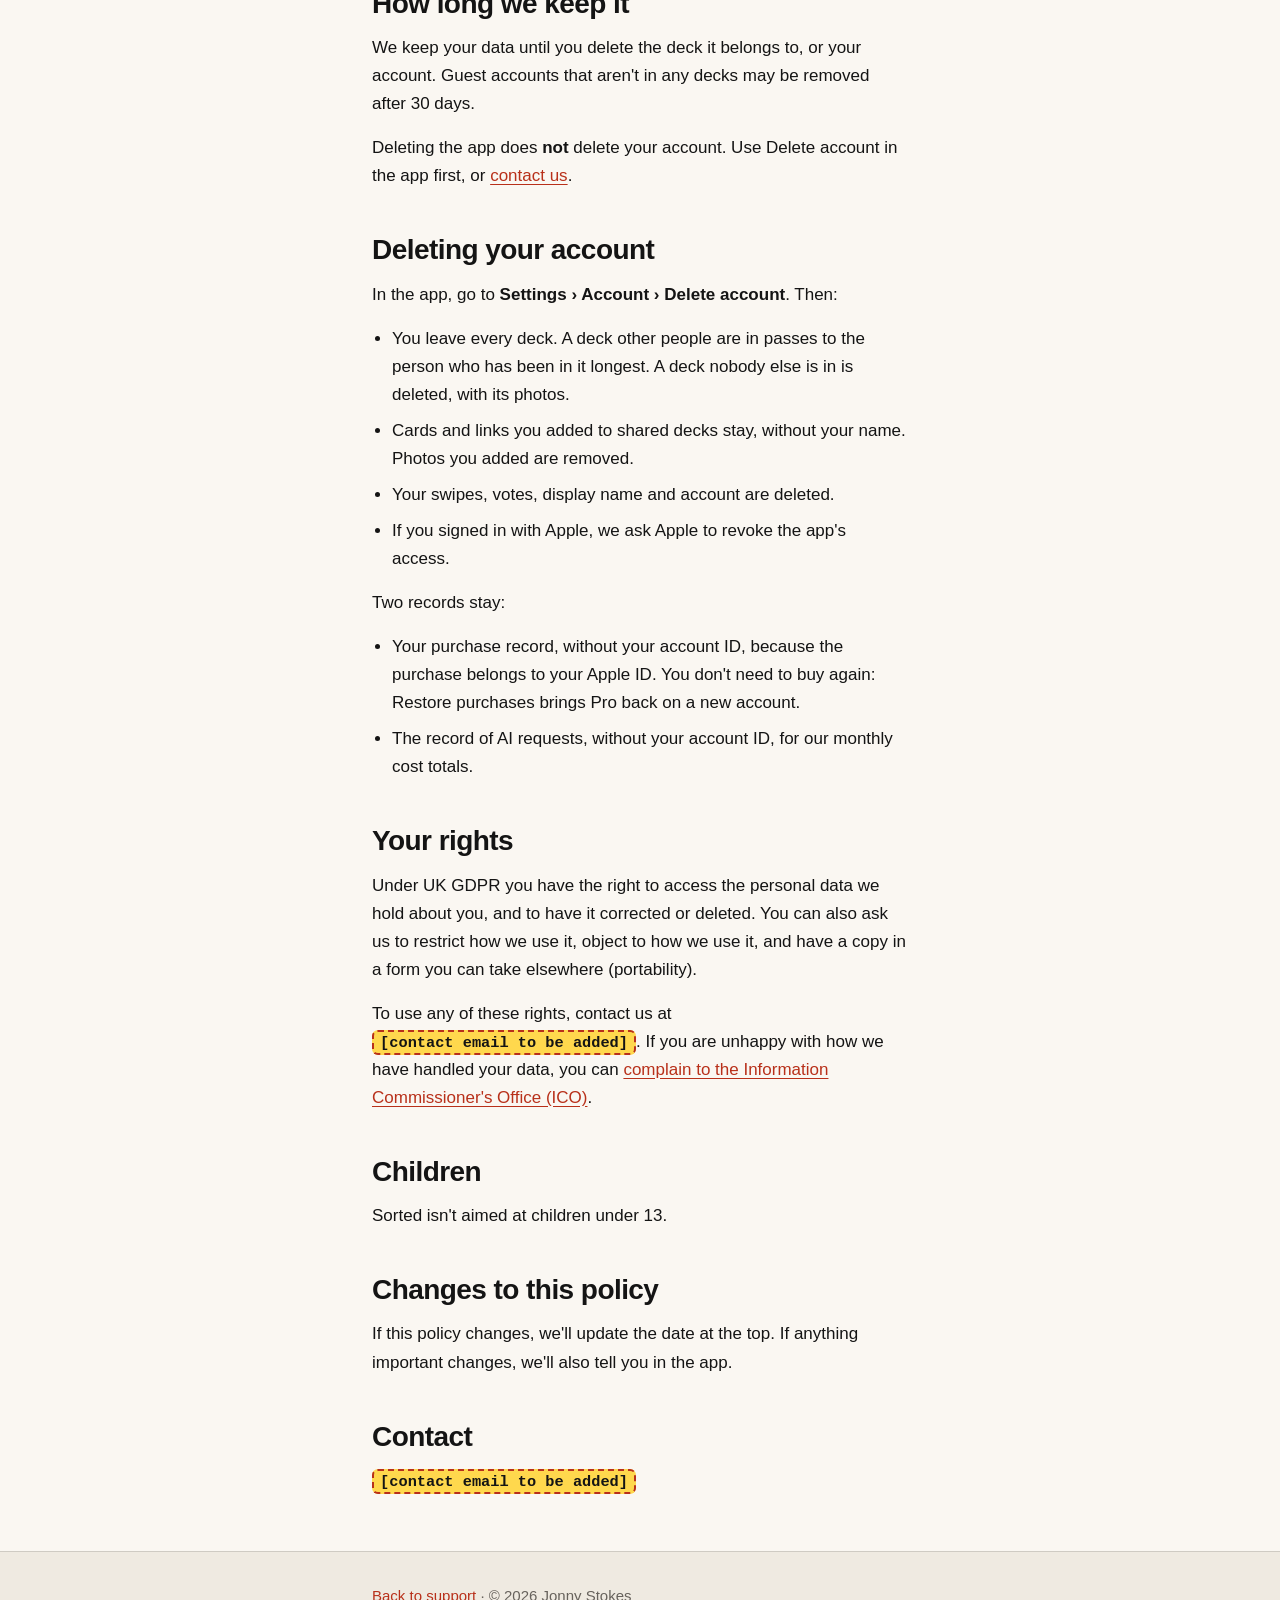
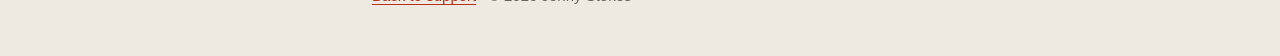
==== commit 38b23670: "Call it Sorted on the site, in the docs and in the AI prompt - Support and privacy pages say Sorted," ====
--- a/privacy.html
+++ b/privacy.html
@@ -4,8 +4,8 @@
 <meta charset="utf-8">
 <meta name="viewport" content="width=device-width, initial-scale=1">
 <meta name="color-scheme" content="light dark">
-<title>Decide Together privacy policy</title>
-<meta name="description" content="What Decide Together stores, who else handles it, how long it is kept and how to delete it. No advertising, no analytics, no tracking, and your swipes are never shown to anyone else.">
+<title>Sorted privacy policy</title>
+<meta name="description" content="What Sorted stores, who else handles it, how long it is kept and how to delete it. No advertising, no analytics, no tracking, and your swipes are never shown to anyone else.">
 <link rel="stylesheet" href="style.css">
 </head>
 <body>
@@ -13,7 +13,7 @@
 
 <header class="masthead">
   <div class="wrap">
-    <a class="wordmark" href="index.html">Decide Together</a>
+    <a class="wordmark" href="index.html" aria-label="Sorted">sorted<span class="stop">.</span></a>
     <nav aria-label="Primary">
       <ul>
         <li><a href="index.html">Support</a></li>
@@ -27,11 +27,11 @@
 
   <h1>Privacy policy</h1>
   <p class="lede">
-    Decide Together keeps what it needs to run shared decks. Your swipes are
+    Sorted keeps what it needs to run shared decks. Your swipes are
     never shown to anyone else. There is no advertising, no analytics and no
     tracking.
   </p>
-  <p class="updated">Last updated: 13 October 2026. Applies to Decide Together for iOS, version 1.0.</p>
+  <p class="updated">Last updated: 13 October 2026. Applies to Sorted for iOS, version 1.0.</p>
 
   <nav class="toc" aria-label="On this page">
     <p class="toc-title">On this page</p>
@@ -53,7 +53,7 @@
 
   <h2 id="who">Who we are</h2>
   <p>
-    Decide Together is made by Jonny Stokes, an independent developer in the
+    Sorted is made by Jonny Stokes, an independent developer in the
     UK, who is the data controller: the person responsible for your personal
     data under UK data protection law. "We" and "us" on this page mean Jonny.
   </p>
@@ -202,7 +202,7 @@
   </p>
 
   <h2 id="services">Who handles your data</h2>
-  <p>Every service involved in running Decide Together, in one place:</p>
+  <p>Every service involved in running Sorted, in one place:</p>
   <dl>
     <dt>Supabase</dt>
     <dd>
@@ -286,7 +286,7 @@
   </p>
 
   <h2 id="children">Children</h2>
-  <p>Decide Together isn't aimed at children under 13.</p>
+  <p>Sorted isn't aimed at children under 13.</p>
 
   <h2 id="changes">Changes to this policy</h2>
   <p>
--- a/style.css
+++ b/style.css
@@ -1,50 +1,50 @@
-/* Decide Together support site.
+/* Sorted support site.
    Vanilla CSS, mobile first, no build step, no framework, no web fonts.
 
    Colours come from the app's Theme.swift (paper, paperDeep, card, ink,
-   muted, coral, coralDeep, lagoon, sun), so the site and the app look like
-   the same thing. Two are changed for text, in light mode only:
-
-   - Links, the wordmark and the focus ring use coralDeep darkened from
-     #d95243 to #b93425: the same hue, 12 points less lightness. #d95243 is
-     3.76:1 on paper and 3.34:1 on paperDeep, which fails AA.
-   - Secondary text uses the app's muted grey darkened from #6c7773 to
-     #5d6763. #6c7773 is 4.36:1 on paper and 3.86:1 on paperDeep.
+   muted, red, yellow), so the site and the app look like the same thing.
+   Two are adjusted for text in light mode, because the masthead and footer
+   sit on the darker paperDeep:
+
+   - Links and the focus ring use red #b8301a, a little deeper than the
+     app's text red #c9361a, which is 4.35:1 on paperDeep and fails AA.
+   - Secondary text uses grey #67625c rather than the app's #6e6963, which
+     is 4.54:1 on paperDeep: a pass, but with no room to spare.
 
    WCAG 2 contrast ratios, on paper (page), card (boxes) and paperDeep
    (masthead and footer):
 
      Light                    paper    card    deep
-     ink        #233c43       10.96   11.46    9.72
-     secondary  #5d6763        5.50    5.75    4.88
-     accent     #b93425        5.50    5.76    4.88
+     ink        #141414       17.24   18.42   15.38
+     secondary  #67625c        5.65    6.04    5.04
+     accent     #b8301a        5.65    6.04    5.04
 
      Dark                     paper    card    deep
-     ink        #f9edcf       12.36   10.38   13.77
-     secondary  #bdc4b8        8.05    6.76    8.97
-     accent     #ff9a86        7.00    5.88    7.80
-
-   The contact placeholder is ink #233c43 on sun #f7c548 in both schemes:
-   7.25:1. The skip link is ink on card. The focus ring is the accent, so it
-   is at least 4.88:1 against anything it can sit on, above the 3:1 needed
-   for non-text. Coral, lagoon and sun are 1.5 to 2.9:1 on paper in light
-   mode, so they only ever appear as decorative borders, never as text.
-   Every text pair is at or above 4.5:1, in both schemes. */
+     ink        #faf7f2       17.24   15.41   16.11
+     secondary  #a39e98        6.93    6.20    6.48
+     accent     #ff7a5e        7.19    6.43    6.72
+
+   The contact placeholder is ink #141414 on yellow #ffd84d in both
+   schemes: 13.32:1. The skip link is ink on card. The focus ring is the
+   accent, so it is at least 5.04:1 against anything it can sit on, above
+   the 3:1 needed for non-text. Brand red #ff4b2b is 3.12:1 on paper and
+   yellow 1.29:1, so they only ever appear as the wordmark's full stop and
+   decorative borders, never as text. Every text pair is at or above 4.5:1,
+   in both schemes. */
 
 :root {
   color-scheme: light dark;
-  --bg: #fff7e7;
-  --bg-deep: #f7e9cc;
-  --surface: #fffdf5;
-  --ink: #233c43;
-  --secondary: #5d6763;
-  --accent: #b93425;
-  --coral: #f9785e;
-  --lagoon: #27a8a2;
-  --sun: #f7c548;
-  --night-ink: #233c43;
+  --bg: #faf7f2;
+  --bg-deep: #efeae1;
+  --surface: #ffffff;
+  --ink: #141414;
+  --secondary: #67625c;
+  --accent: #b8301a;
+  --red: #ff4b2b;
+  --yellow: #ffd84d;
+  --night-ink: #141414;
   /* Hairlines are ink at low opacity, as the app draws its outlines. */
-  --border: rgba(35, 60, 67, 0.18);
+  --border: rgba(20, 20, 20, 0.14);
   --radius: 16px;
   --measure: 36rem;
   --ui: -apple-system, BlinkMacSystemFont, "Segoe UI", Roboto, sans-serif;
@@ -52,15 +52,13 @@
 
 @media (prefers-color-scheme: dark) {
   :root {
-    --bg: #182d32;
-    --bg-deep: #122429;
-    --surface: #203a3f;
-    --ink: #f9edcf;
-    --secondary: #bdc4b8;
-    --accent: #ff9a86;
-    --coral: #ff8169;
-    --lagoon: #5dccbf;
-    --border: rgba(249, 237, 207, 0.16);
+    --bg: #141414;
+    --bg-deep: #1c1b19;
+    --surface: #201f1d;
+    --ink: #faf7f2;
+    --secondary: #a39e98;
+    --accent: #ff7a5e;
+    --border: rgba(250, 247, 242, 0.14);
   }
 }
 
@@ -72,16 +70,13 @@
   margin: 0;
   background: var(--bg);
   color: var(--ink);
-  font: 400 1.0625rem/1.65 ui-serif, Georgia, "Times New Roman", serif;
-}
-
-/* Headings and controls in the system UI face; body copy in a serif. */
-h1, h2, h3, .lede, nav, footer, table, .toc-title {
-  font-family: var(--ui);
-}
-
-h1, h2, h3 { line-height: 1.2; margin: 0 0 0.5em; }
-h1 { font-size: clamp(2rem, 8vw, 2.75rem); letter-spacing: -0.02em; }
+  font: 400 1.0625rem/1.65 var(--ui);
+}
+
+/* Headings are heavy and tight, after the app's Bricolage Grotesque, but
+   in the system face: the site loads no fonts. */
+h1, h2, h3 { line-height: 1.15; margin: 0 0 0.5em; font-weight: 800; letter-spacing: -0.02em; }
+h1 { font-size: clamp(2rem, 8vw, 2.75rem); letter-spacing: -0.035em; }
 h2 { font-size: clamp(1.4rem, 5vw, 1.75rem); margin-top: 2.75rem; }
 h3 { font-size: 1.125rem; margin-top: 1.75rem; }
 p { margin: 0 0 1rem; }
@@ -135,14 +130,17 @@
   justify-content: space-between;
 }
 
+/* "sorted." in ink, with the full stop in brand red as on the icon. */
 .wordmark {
   display: inline-flex;
   align-items: center;
   min-height: 44px;
-  font: 700 1.25rem/1 var(--ui);
-  color: var(--accent);
+  font: 800 1.5rem/1 var(--ui);
+  letter-spacing: -0.04em;
+  color: var(--ink);
   text-decoration: none;
 }
+.wordmark .stop { color: var(--red); }
 
 /* Scoped to the masthead, so the contents list on each page stays a list. */
 .masthead ul { display: flex; gap: 1.25rem; list-style: none; margin: 0; padding: 0; }
@@ -186,12 +184,12 @@
 .card {
   background: var(--surface);
   border: 1px solid var(--border);
-  border-left: 4px solid var(--coral);
+  border-left: 4px solid var(--red);
   border-radius: var(--radius);
   padding: 1.25rem;
   margin: 1.25rem 0;
 }
-.card.calm { border-left-color: var(--lagoon); }
+.card.calm { border-left-color: var(--yellow); }
 .card h3 { margin-top: 0; }
 .card > :last-child { margin-bottom: 0; }
 
@@ -215,7 +213,7 @@
   border-bottom: 1px solid var(--border);
 }
 td { white-space: nowrap; }
-thead th { border-bottom: 2px solid var(--coral); }
+thead th { border-bottom: 2px solid var(--red); }
 tbody th { font-weight: 400; }
 
 /* Definition lists, for the services list on the privacy page */
@@ -237,9 +235,9 @@
 footer p:last-child { margin-bottom: 0; }
 
 /* Text that must be replaced before release. Loud on purpose, in both
-   schemes: dark ink on sun yellow, with a dashed accent border. */
+   schemes: dark ink on yellow, with a dashed accent border. */
 .placeholder {
-  background: var(--sun);
+  background: var(--yellow);
   color: var(--night-ink);
   border: 2px dashed var(--accent);
   border-radius: 6px;
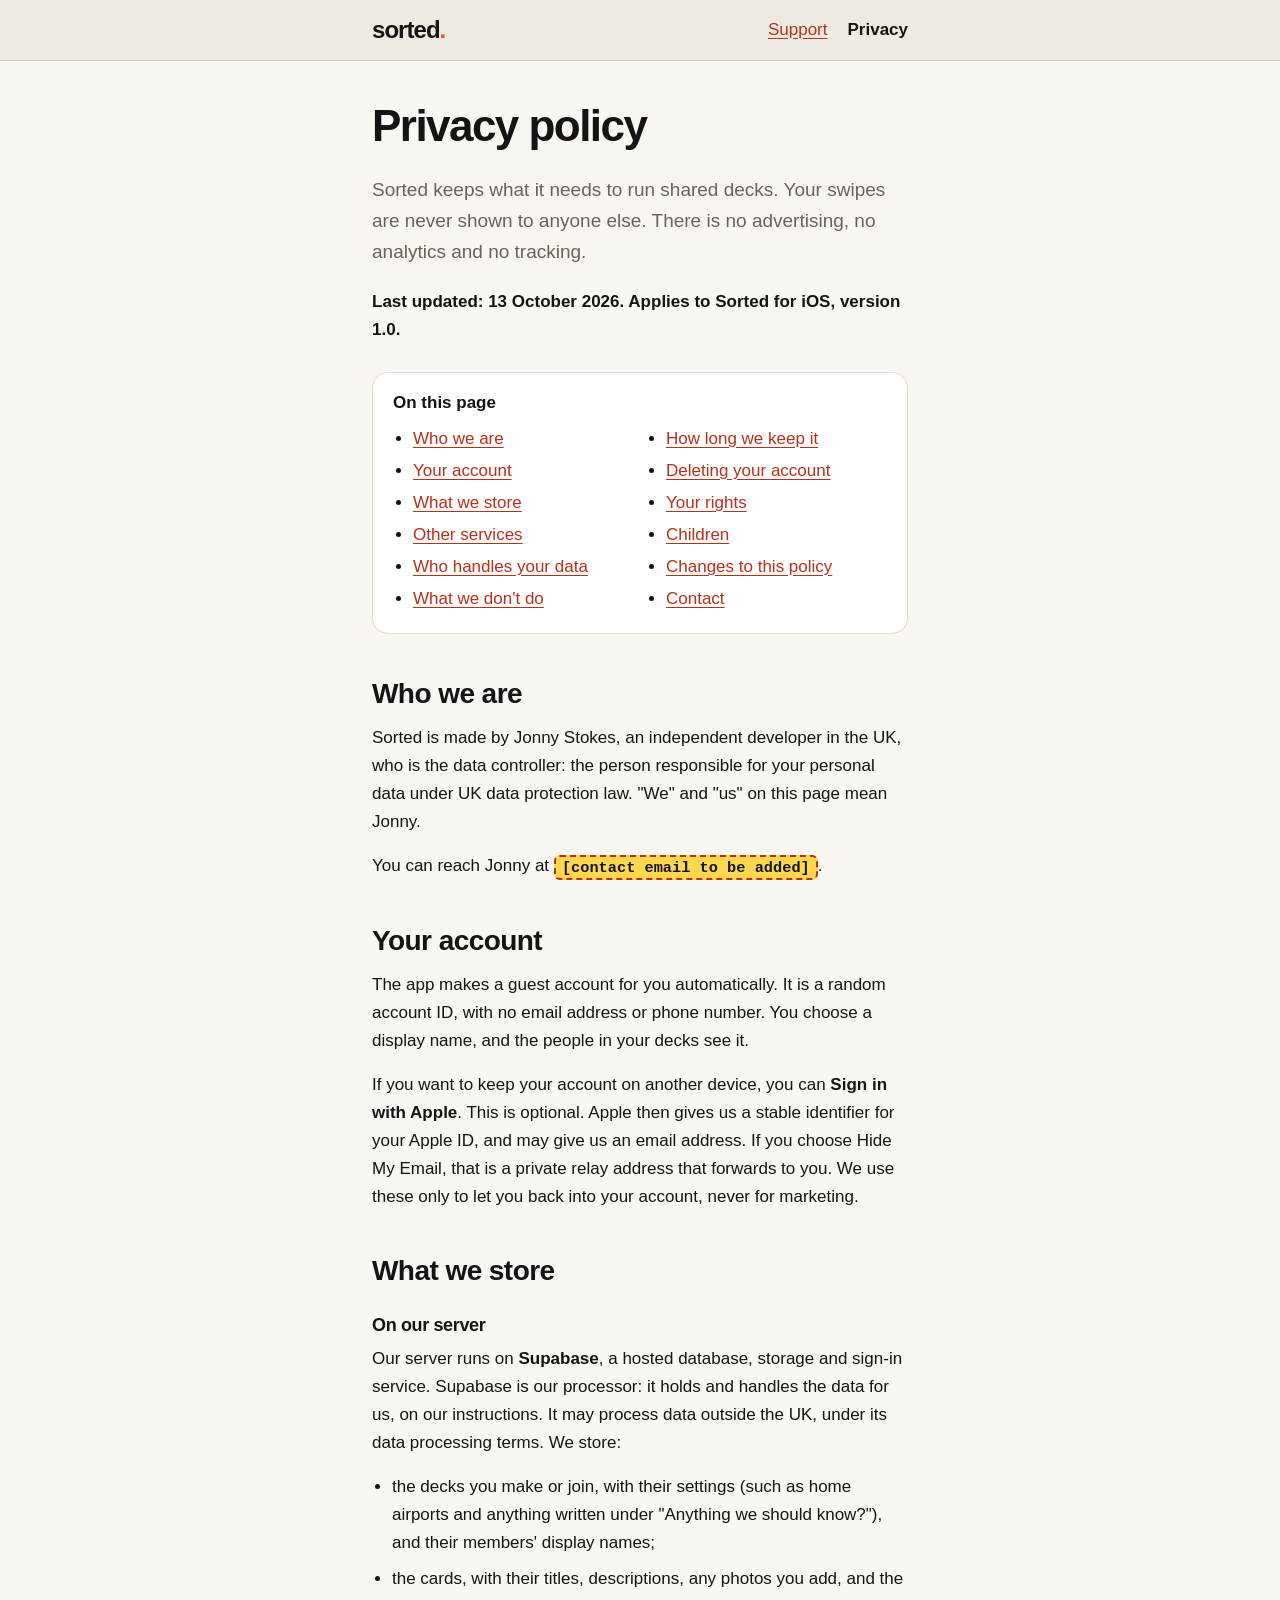
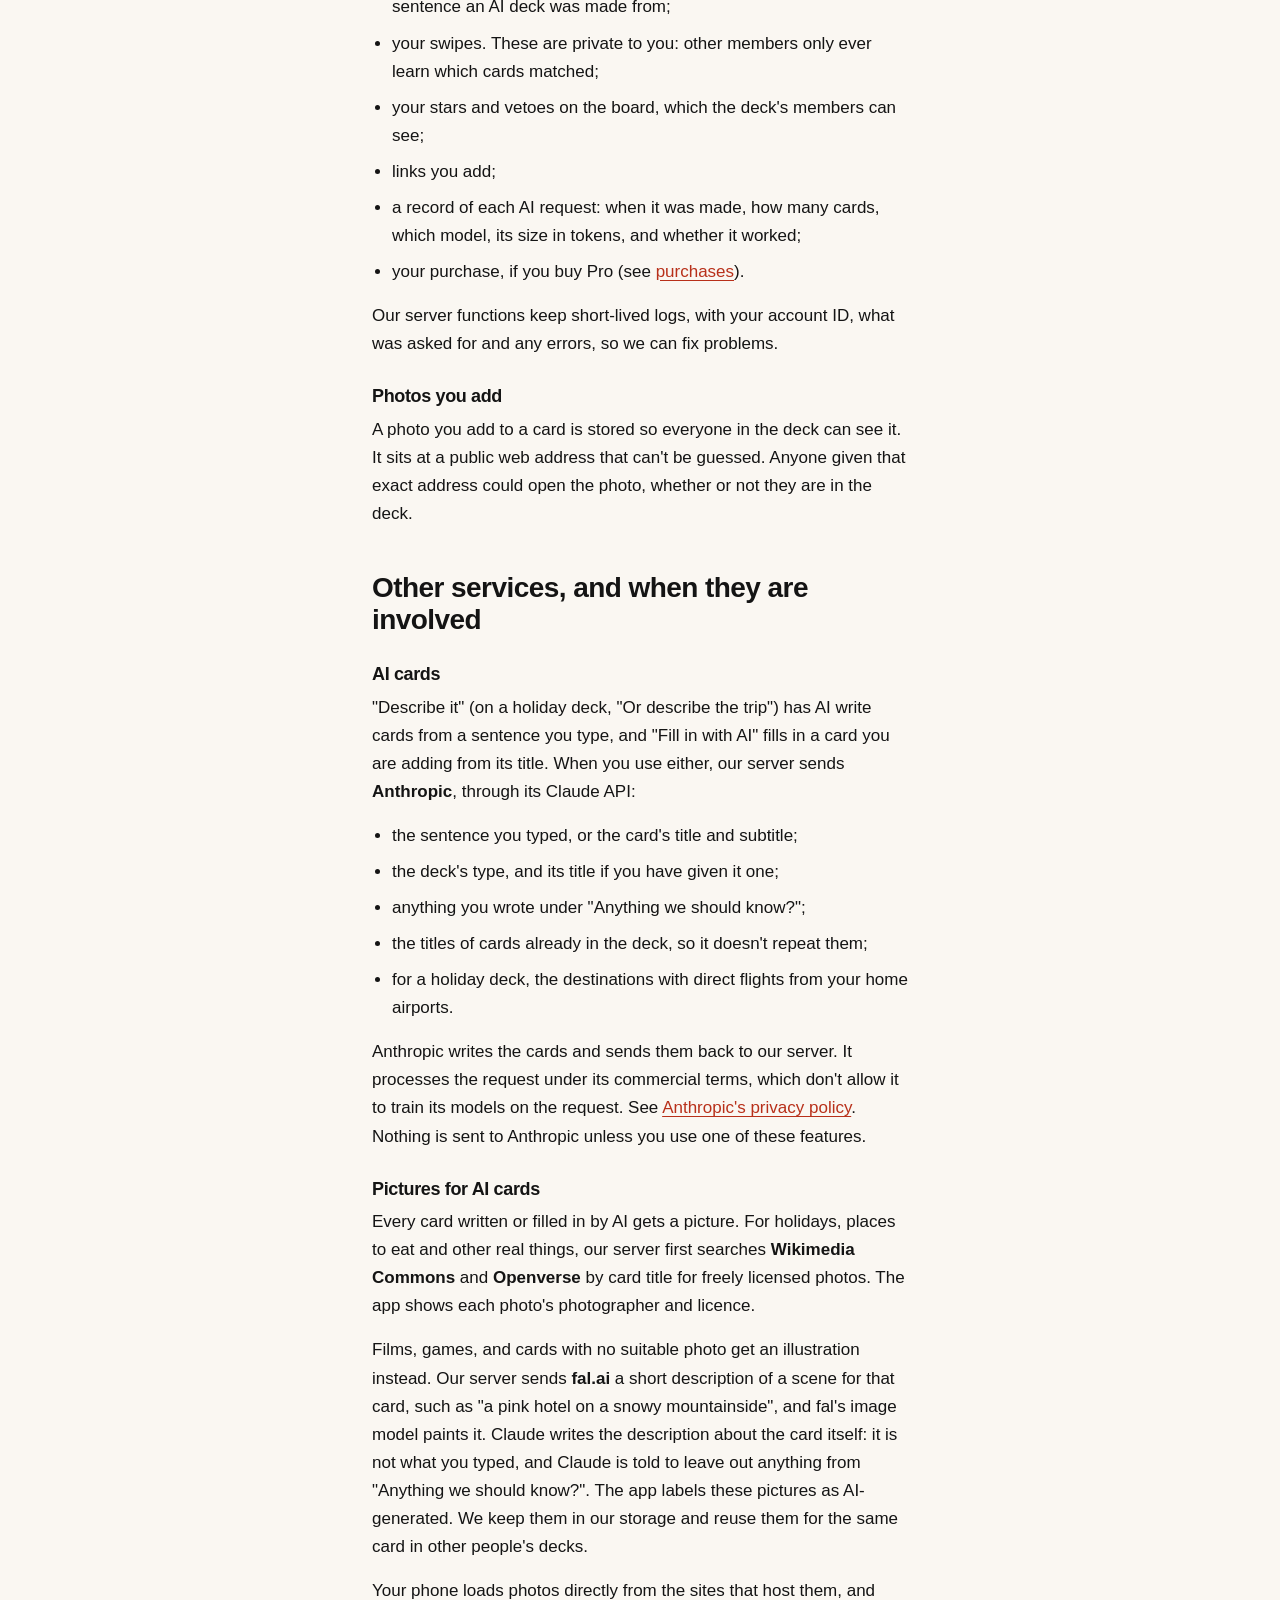
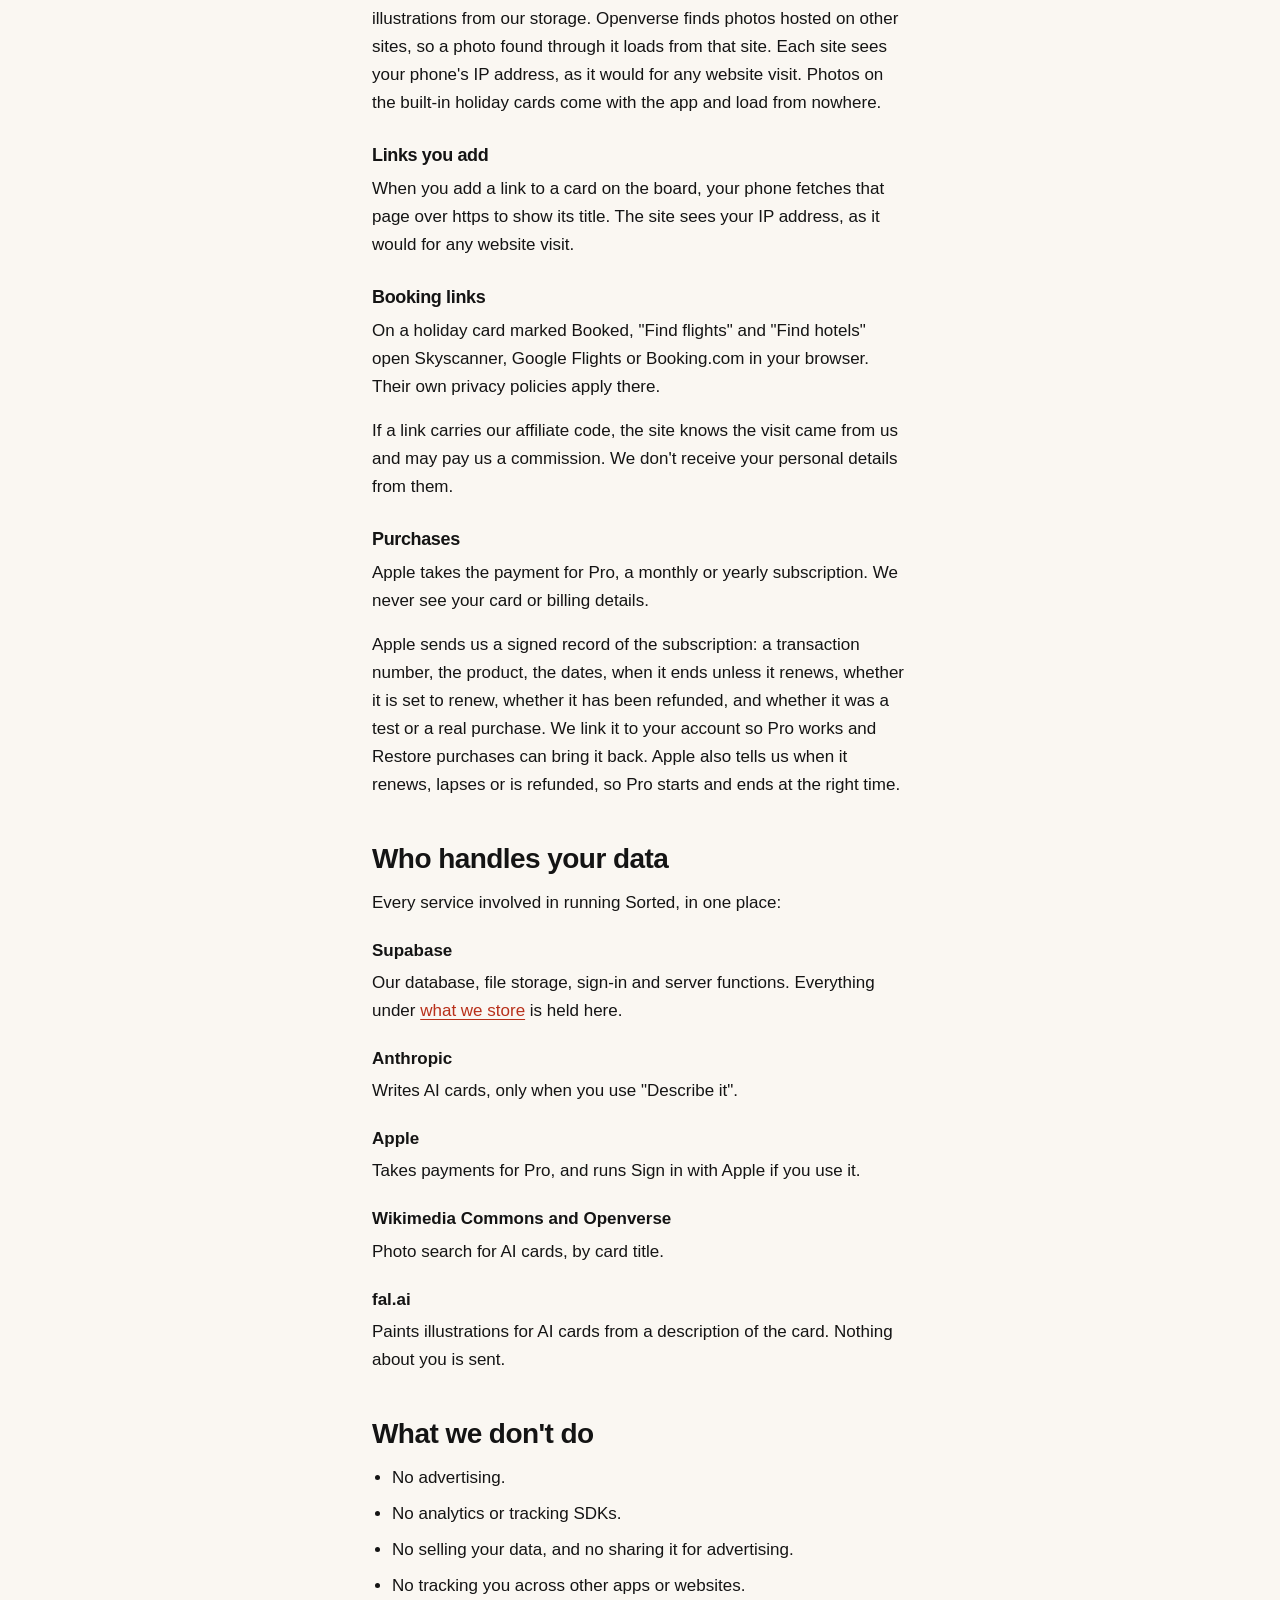
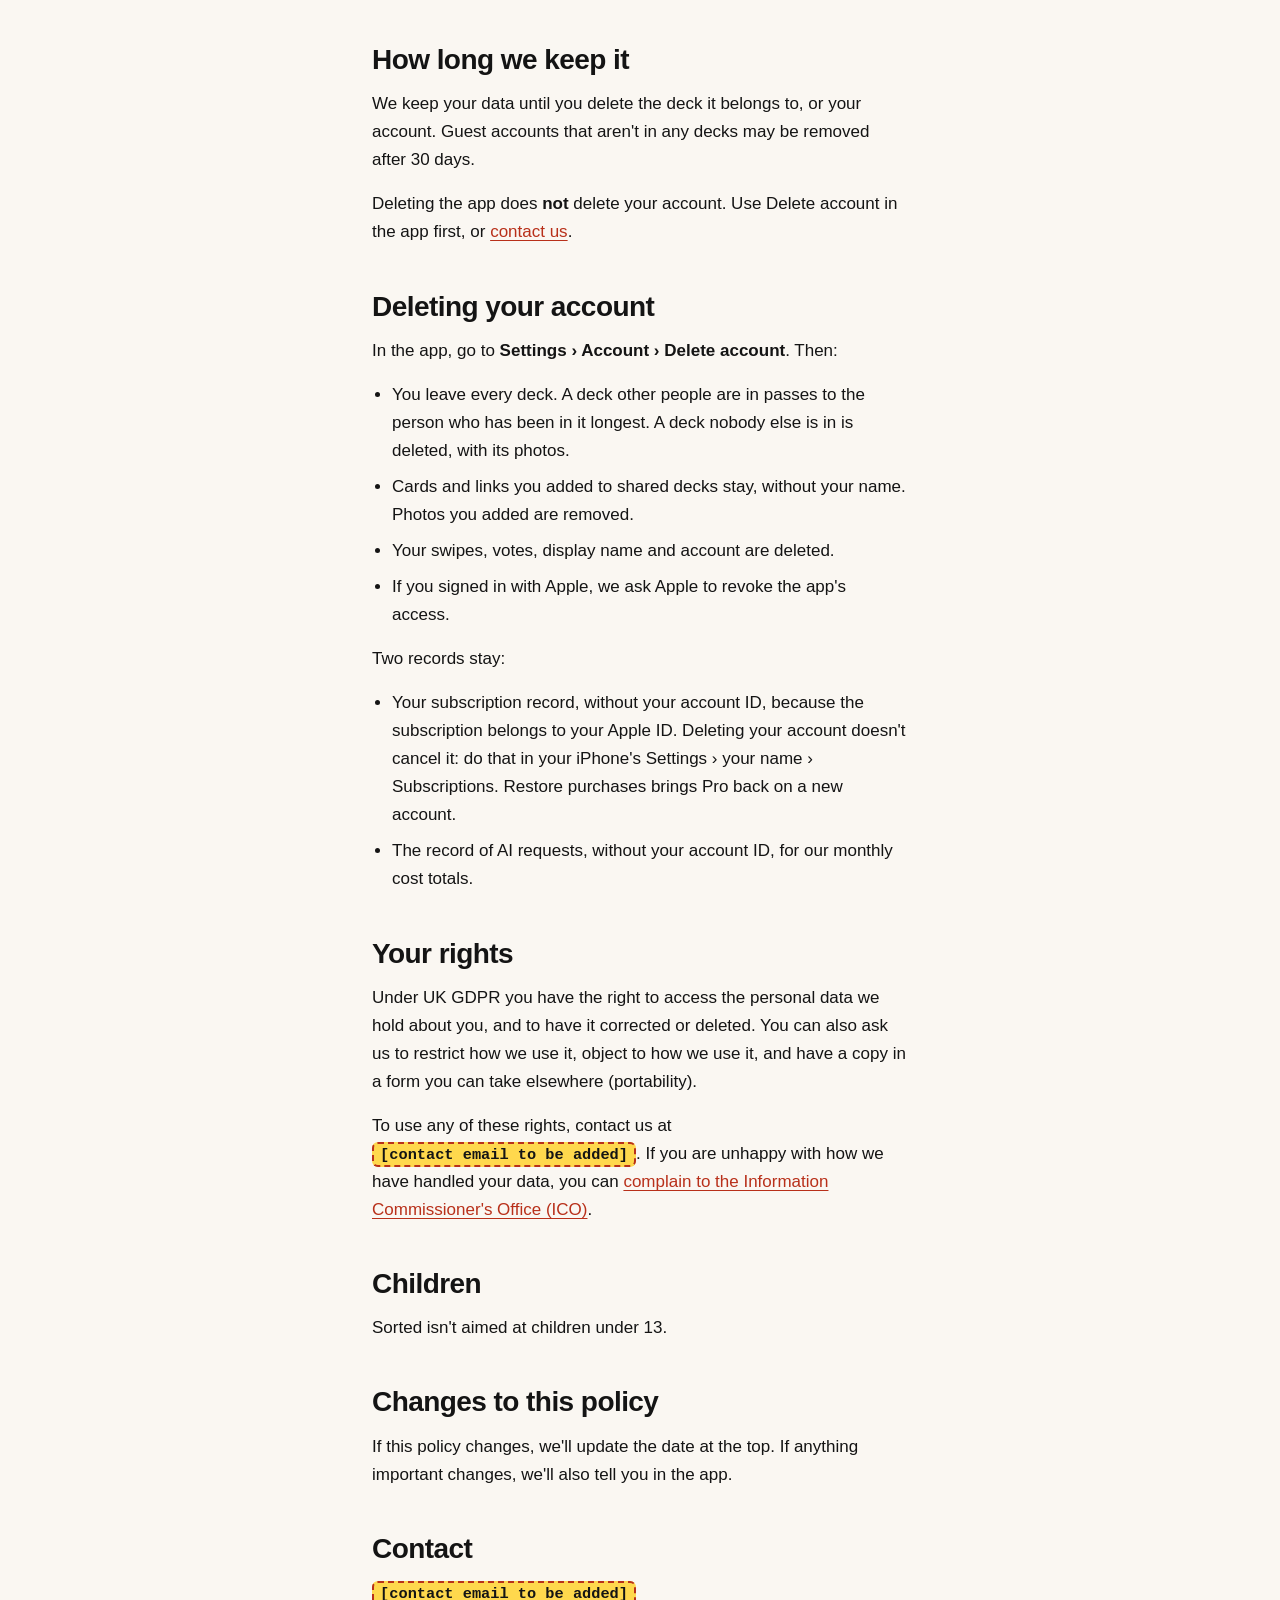
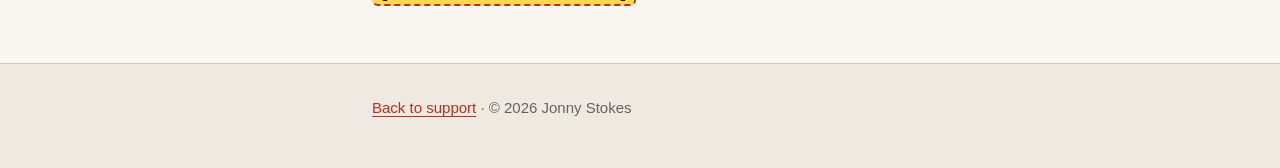
==== commit a38b73d6: "Describe Pro as a subscription on the site and in the docs Monthly £1.49 or yearly £11.99, how to ca" ====
--- a/privacy.html
+++ b/privacy.html
@@ -126,11 +126,12 @@
   <h3 id="ai">AI cards</h3>
   <p>
     "Describe it" (on a holiday deck, "Or describe the trip") has AI write
-    cards from a sentence you type. When you use it, our server sends
+    cards from a sentence you type, and "Fill in with AI" fills in a card you
+    are adding from its title. When you use either, our server sends
     <strong>Anthropic</strong>, through its Claude API:
   </p>
   <ul>
-    <li>the sentence you typed;</li>
+    <li>the sentence you typed, or the card's title and subtitle;</li>
     <li>the deck's type, and its title if you have given it one;</li>
     <li>anything you wrote under "Anything we should know?";</li>
     <li>the titles of cards already in the deck, so it doesn't repeat them;</li>
@@ -141,12 +142,12 @@
     the request under its commercial terms, which don't allow it to train its
     models on the request. See
     <a href="https://www.anthropic.com/legal/privacy">Anthropic's privacy policy</a>.
-    Nothing is sent to Anthropic unless you use the feature.
+    Nothing is sent to Anthropic unless you use one of these features.
   </p>
 
   <h3 id="photo-search">Pictures for AI cards</h3>
   <p>
-    Every card written by AI gets a picture. For holidays, places to eat and
+    Every card written or filled in by AI gets a picture. For holidays, places to eat and
     other real things, our server first searches
     <strong>Wikimedia Commons</strong> and <strong>Openverse</strong> by card
     title for freely licensed photos. The app shows each photo's photographer
@@ -191,14 +192,16 @@
 
   <h3 id="purchases">Purchases</h3>
   <p>
-    Apple takes the payment for Pro. We never see your card or billing details.
-  </p>
-  <p>
-    Apple sends us a signed record of the purchase: a transaction number, the
-    product, the dates, whether it has been refunded, and whether it was a test
-    or a real purchase. We link it to your account so Pro works and Restore
-    purchases can bring it back. Apple also sends us notice of refunds, so Pro
-    ends after one.
+    Apple takes the payment for Pro, a monthly or yearly subscription. We never
+    see your card or billing details.
+  </p>
+  <p>
+    Apple sends us a signed record of the subscription: a transaction number,
+    the product, the dates, when it ends unless it renews, whether it is set to
+    renew, whether it has been refunded, and whether it was a test or a real
+    purchase. We link it to your account so Pro works and Restore purchases can
+    bring it back. Apple also tells us when it renews, lapses or is refunded,
+    so Pro starts and ends at the right time.
   </p>
 
   <h2 id="services">Who handles your data</h2>
@@ -260,9 +263,10 @@
   <p>Two records stay:</p>
   <ul>
     <li>
-      Your purchase record, without your account ID, because the purchase
-      belongs to your Apple ID. You don't need to buy again: Restore purchases
-      brings Pro back on a new account.
+      Your subscription record, without your account ID, because the
+      subscription belongs to your Apple ID. Deleting your account doesn't
+      cancel it: do that in your iPhone's Settings › your name › Subscriptions.
+      Restore purchases brings Pro back on a new account.
     </li>
     <li>
       The record of AI requests, without your account ID, for our monthly cost
